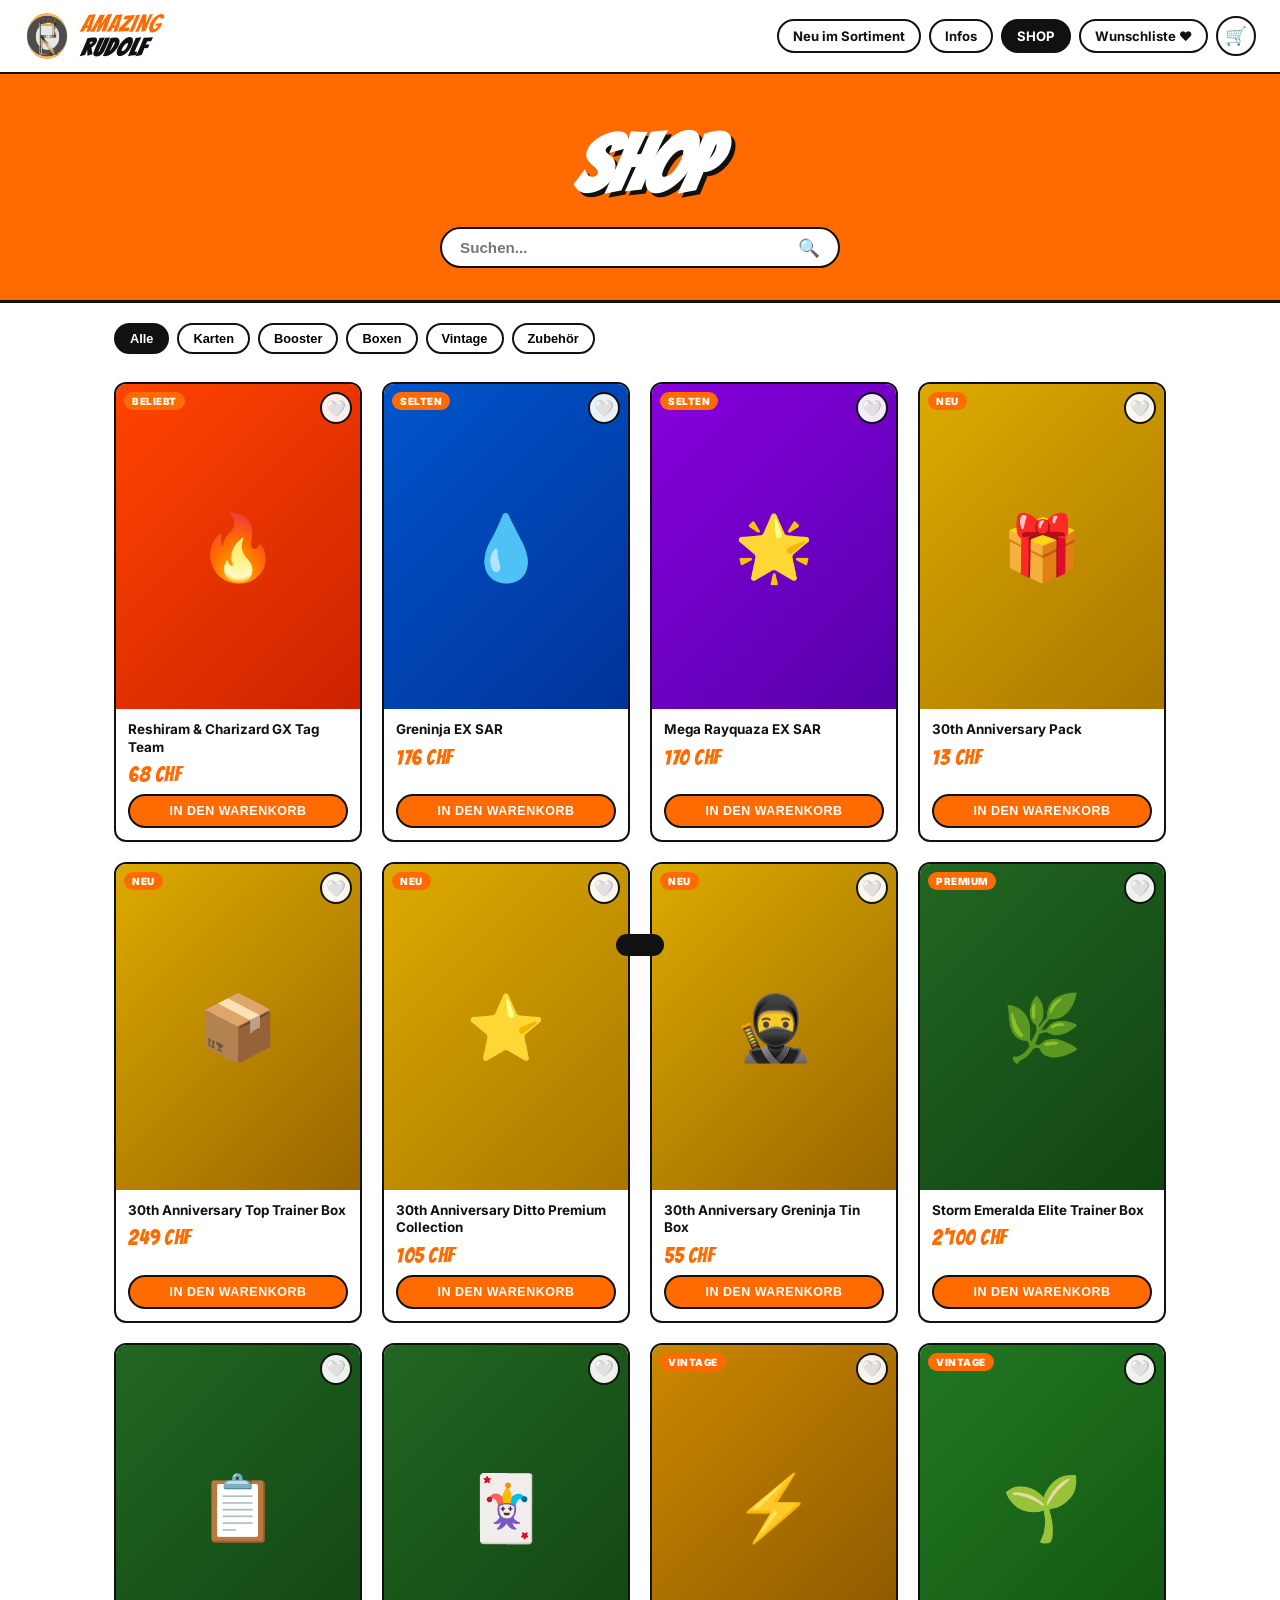
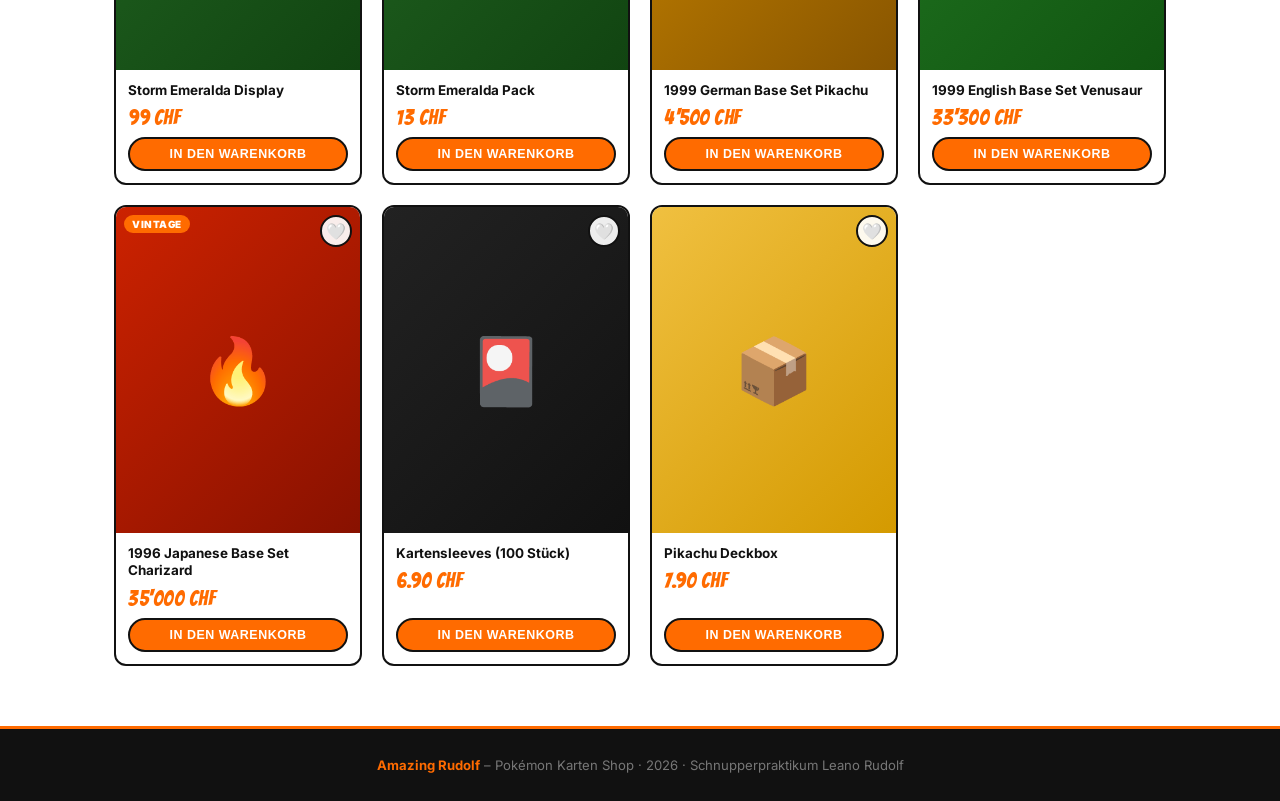
==== shop.html @ 3a2db34b "Vollständiger Pokémon-Shop: Multipage mit Logo, Warenkorb, Wunschliste - index.html: Homepage mit Ch" ====
<!DOCTYPE html>
<html lang="de">
<head>
  <meta charset="UTF-8">
  <meta name="viewport" content="width=device-width, initial-scale=1.0">
  <title>Shop – Amazing Rudolf</title>
  <link rel="preconnect" href="https://fonts.googleapis.com">
  <link href="https://fonts.googleapis.com/css2?family=Bangers&family=Inter:wght@400;700;900&display=swap" rel="stylesheet">
  <link rel="stylesheet" href="style.css">
</head>
<body>

<nav>
  <a href="index.html" class="nav-logo">
    <img src="logo-1.png" class="logo-img" alt="Rudolf Logo">
    <span class="nav-brand">Amazing<br><b>Rudolf</b></span>
  </a>
  <div class="nav-links">
    <a href="neu.html">Neu im Sortiment</a>
    <a href="index.html#infos">Infos</a>
    <a href="shop.html" class="active">SHOP</a>
    <a href="wunschliste.html">Wunschliste ♥</a>
    <button class="nav-cart-btn" onclick="openCart()">🛒<span class="cart-badge" id="cb1"></span></button>
  </div>
</nav>

<div class="shop-header">
  <h1>Shop</h1>
  <div class="search-bar">
    <input type="text" id="search-input" placeholder="Suchen..." oninput="filterCards()">
    <span>🔍</span>
  </div>
</div>

<div class="filter-row" id="filter-row">
  <button class="filter-btn active" onclick="setFilter('alle',this)">Alle</button>
  <button class="filter-btn" onclick="setFilter('karte',this)">Karten</button>
  <button class="filter-btn" onclick="setFilter('booster',this)">Booster</button>
  <button class="filter-btn" onclick="setFilter('box',this)">Boxen</button>
  <button class="filter-btn" onclick="setFilter('vintage',this)">Vintage</button>
  <button class="filter-btn" onclick="setFilter('zubehör',this)">Zubehör</button>
</div>

<div class="container" style="padding:8px 24px 60px">
  <div class="grid-4" id="shop-grid">

    <div class="card" data-cat="karte">
      <div class="card-img" style="background:linear-gradient(135deg,#ff4400,#cc2200)">
        <span class="card-emoji">🔥</span>
        <span class="card-tag">Beliebt</span>
        <button class="wish-btn" data-id="1" onclick="toggleWishlist(1)">🤍</button>
      </div>
      <div class="card-body">
        <div class="card-name">Reshiram & Charizard GX Tag Team</div>
        <div class="card-price">68 CHF</div>
        <button class="btn-buy" onclick="addToCart(1,'Reshiram & Charizard GX Tag Team',68,'🔥')">In den Warenkorb</button>
      </div>
    </div>

    <div class="card" data-cat="karte">
      <div class="card-img" style="background:linear-gradient(135deg,#0055cc,#003399)">
        <span class="card-emoji">💧</span>
        <span class="card-tag">Selten</span>
        <button class="wish-btn" data-id="2" onclick="toggleWishlist(2)">🤍</button>
      </div>
      <div class="card-body">
        <div class="card-name">Greninja EX SAR</div>
        <div class="card-price">176 CHF</div>
        <button class="btn-buy" onclick="addToCart(2,'Greninja EX SAR',176,'💧')">In den Warenkorb</button>
      </div>
    </div>

    <div class="card" data-cat="karte">
      <div class="card-img" style="background:linear-gradient(135deg,#8800dd,#5500aa)">
        <span class="card-emoji">🌟</span>
        <span class="card-tag">Selten</span>
        <button class="wish-btn" data-id="3" onclick="toggleWishlist(3)">🤍</button>
      </div>
      <div class="card-body">
        <div class="card-name">Mega Rayquaza EX SAR</div>
        <div class="card-price">170 CHF</div>
        <button class="btn-buy" onclick="addToCart(3,'Mega Rayquaza EX SAR',170,'🌟')">In den Warenkorb</button>
      </div>
    </div>

    <div class="card" data-cat="booster">
      <div class="card-img" style="background:linear-gradient(135deg,#ddaa00,#aa7700)">
        <span class="card-emoji">🎁</span>
        <span class="card-tag">Neu</span>
        <button class="wish-btn" data-id="4" onclick="toggleWishlist(4)">🤍</button>
      </div>
      <div class="card-body">
        <div class="card-name">30th Anniversary Pack</div>
        <div class="card-price">13 CHF</div>
        <button class="btn-buy" onclick="addToCart(4,'30th Anniversary Pack',13,'🎁')">In den Warenkorb</button>
      </div>
    </div>

    <div class="card" data-cat="box">
      <div class="card-img" style="background:linear-gradient(135deg,#ddaa00,#996600)">
        <span class="card-emoji">📦</span>
        <span class="card-tag">Neu</span>
        <button class="wish-btn" data-id="5" onclick="toggleWishlist(5)">🤍</button>
      </div>
      <div class="card-body">
        <div class="card-name">30th Anniversary Top Trainer Box</div>
        <div class="card-price">249 CHF</div>
        <button class="btn-buy" onclick="addToCart(5,'30th Anniversary Top Trainer Box',249,'📦')">In den Warenkorb</button>
      </div>
    </div>

    <div class="card" data-cat="box">
      <div class="card-img" style="background:linear-gradient(135deg,#ddaa00,#aa7700)">
        <span class="card-emoji">⭐</span>
        <span class="card-tag">Neu</span>
        <button class="wish-btn" data-id="6" onclick="toggleWishlist(6)">🤍</button>
      </div>
      <div class="card-body">
        <div class="card-name">30th Anniversary Ditto Premium Collection</div>
        <div class="card-price">105 CHF</div>
        <button class="btn-buy" onclick="addToCart(6,'30th Anniversary Ditto Premium Collection',105,'⭐')">In den Warenkorb</button>
      </div>
    </div>

    <div class="card" data-cat="box">
      <div class="card-img" style="background:linear-gradient(135deg,#ddaa00,#996600)">
        <span class="card-emoji">🥷</span>
        <span class="card-tag">Neu</span>
        <button class="wish-btn" data-id="7" onclick="toggleWishlist(7)">🤍</button>
      </div>
      <div class="card-body">
        <div class="card-name">30th Anniversary Greninja Tin Box</div>
        <div class="card-price">55 CHF</div>
        <button class="btn-buy" onclick="addToCart(7,'30th Anniversary Greninja Tin Box',55,'🥷')">In den Warenkorb</button>
      </div>
    </div>

    <div class="card" data-cat="box">
      <div class="card-img" style="background:linear-gradient(135deg,#226622,#114411)">
        <span class="card-emoji">🌿</span>
        <span class="card-tag">Premium</span>
        <button class="wish-btn" data-id="8" onclick="toggleWishlist(8)">🤍</button>
      </div>
      <div class="card-body">
        <div class="card-name">Storm Emeralda Elite Trainer Box</div>
        <div class="card-price">2'100 CHF</div>
        <button class="btn-buy" onclick="addToCart(8,'Storm Emeralda Elite Trainer Box',2100,'🌿')">In den Warenkorb</button>
      </div>
    </div>

    <div class="card" data-cat="box">
      <div class="card-img" style="background:linear-gradient(135deg,#226622,#114411)">
        <span class="card-emoji">📋</span>
        <button class="wish-btn" data-id="9" onclick="toggleWishlist(9)">🤍</button>
      </div>
      <div class="card-body">
        <div class="card-name">Storm Emeralda Display</div>
        <div class="card-price">99 CHF</div>
        <button class="btn-buy" onclick="addToCart(9,'Storm Emeralda Display',99,'📋')">In den Warenkorb</button>
      </div>
    </div>

    <div class="card" data-cat="booster">
      <div class="card-img" style="background:linear-gradient(135deg,#226622,#114411)">
        <span class="card-emoji">🃏</span>
        <button class="wish-btn" data-id="10" onclick="toggleWishlist(10)">🤍</button>
      </div>
      <div class="card-body">
        <div class="card-name">Storm Emeralda Pack</div>
        <div class="card-price">13 CHF</div>
        <button class="btn-buy" onclick="addToCart(10,'Storm Emeralda Pack',13,'🃏')">In den Warenkorb</button>
      </div>
    </div>

    <div class="card" data-cat="vintage">
      <div class="card-img" style="background:linear-gradient(135deg,#cc8800,#885500)">
        <span class="card-emoji">⚡</span>
        <span class="card-tag">Vintage</span>
        <button class="wish-btn" data-id="11" onclick="toggleWishlist(11)">🤍</button>
      </div>
      <div class="card-body">
        <div class="card-name">1999 German Base Set Pikachu</div>
        <div class="card-price">4'500 CHF</div>
        <button class="btn-buy" onclick="addToCart(11,'1999 German Base Set Pikachu',4500,'⚡')">In den Warenkorb</button>
      </div>
    </div>

    <div class="card" data-cat="vintage">
      <div class="card-img" style="background:linear-gradient(135deg,#227722,#115511)">
        <span class="card-emoji">🌱</span>
        <span class="card-tag">Vintage</span>
        <button class="wish-btn" data-id="12" onclick="toggleWishlist(12)">🤍</button>
      </div>
      <div class="card-body">
        <div class="card-name">1999 English Base Set Venusaur</div>
        <div class="card-price">33'300 CHF</div>
        <button class="btn-buy" onclick="addToCart(12,'1999 English Base Set Venusaur',33300,'🌱')">In den Warenkorb</button>
      </div>
    </div>

    <div class="card" data-cat="vintage">
      <div class="card-img" style="background:linear-gradient(135deg,#cc2200,#881100)">
        <span class="card-emoji">🔥</span>
        <span class="card-tag">Vintage</span>
        <button class="wish-btn" data-id="13" onclick="toggleWishlist(13)">🤍</button>
      </div>
      <div class="card-body">
        <div class="card-name">1996 Japanese Base Set Charizard</div>
        <div class="card-price">35'000 CHF</div>
        <button class="btn-buy" onclick="addToCart(13,'1996 Japanese Base Set Charizard',35000,'🔥')">In den Warenkorb</button>
      </div>
    </div>

    <div class="card" data-cat="zubehör">
      <div class="card-img" style="background:linear-gradient(135deg,#222,#111)">
        <span class="card-emoji">🎴</span>
        <button class="wish-btn" data-id="14" onclick="toggleWishlist(14)">🤍</button>
      </div>
      <div class="card-body">
        <div class="card-name">Kartensleeves (100 Stück)</div>
        <div class="card-price">6.90 CHF</div>
        <button class="btn-buy" onclick="addToCart(14,'Kartensleeves (100 Stück)',6.9,'🎴')">In den Warenkorb</button>
      </div>
    </div>

    <div class="card" data-cat="zubehör">
      <div class="card-img" style="background:linear-gradient(135deg,#f0c040,#d49a00)">
        <span class="card-emoji">📦</span>
        <button class="wish-btn" data-id="15" onclick="toggleWishlist(15)">🤍</button>
      </div>
      <div class="card-body">
        <div class="card-name">Pikachu Deckbox</div>
        <div class="card-price">7.90 CHF</div>
        <button class="btn-buy" onclick="addToCart(15,'Pikachu Deckbox',7.9,'📦')">In den Warenkorb</button>
      </div>
    </div>

  </div>
</div>

<footer>
  <strong>Amazing Rudolf</strong> – Pokémon Karten Shop · 2026 · Schnupperpraktikum Leano Rudolf
</footer>

<div class="cart-overlay" id="cart-overlay" onclick="closeCart()"></div>
<div class="cart-drawer" id="cart-drawer">
  <div class="cart-head"><h2>Warenkorb 🛒</h2><button onclick="closeCart()">✕</button></div>
  <div class="cart-list" id="cart-items"></div>
  <div class="cart-foot">
    <div class="cart-total-row"><span>Gesamt</span><span id="cart-total">0 CHF</span></div>
    <button class="btn-checkout" onclick="showToast('🚧 Checkout kommt bald!')">Zur Kasse →</button>
  </div>
</div>
<div id="toast" class="toast"></div>

<script src="shop.js"></script>
<script>
let activeFilter = 'alle';
function setFilter(cat, btn) {
  activeFilter = cat;
  document.querySelectorAll('.filter-btn').forEach(function(b){ b.classList.remove('active'); });
  btn.classList.add('active');
  filterCards();
}
function filterCards() {
  const q = document.getElementById('search-input').value.toLowerCase();
  document.querySelectorAll('#shop-grid .card').forEach(function(card) {
    const cat = card.dataset.cat;
    const name = card.querySelector('.card-name').textContent.toLowerCase();
    const matchCat = activeFilter === 'alle' || cat === activeFilter;
    const matchQ = !q || name.includes(q);
    card.style.display = (matchCat && matchQ) ? '' : 'none';
  });
}
</script>
</body>
</html>
---- style.css ----
@import url('https://fonts.googleapis.com/css2?family=Bangers&family=Inter:wght@400;700;900&display=swap');

*, *::before, *::after { margin: 0; padding: 0; box-sizing: border-box; }

:root {
  --or: #FF6B00;
  --or2: #cc5200;
  --bk: #111;
  --gold: #D4A017;
  --dblue: #1a2744;
  --bg: #f4f4f4;
}

body { font-family: 'Inter', sans-serif; background: #fff; color: var(--bk); overflow-x: hidden; }

/* NAV */
nav {
  display: flex; align-items: center; justify-content: space-between;
  padding: 12px 24px; background: #fff;
  border-bottom: 2.5px solid var(--bk);
  position: sticky; top: 0; z-index: 100;
}
.nav-logo { display: flex; align-items: center; gap: 10px; text-decoration: none; }
.logo-svg { width: 46px; height: 46px; flex-shrink: 0; }
.logo-img { width: 46px; height: 46px; flex-shrink: 0; object-fit: contain; border-radius: 50%; }
.nav-brand { font-family: 'Bangers', cursive; font-size: 1.5rem; color: var(--or); line-height: 1; font-style: italic; letter-spacing: 1px; }
.nav-brand b { color: var(--bk); }
.nav-links { display: flex; align-items: center; gap: 8px; flex-wrap: wrap; }
.nav-links a {
  font-weight: 700; font-size: 0.82rem; padding: 7px 14px;
  border-radius: 24px; border: 2.5px solid var(--bk);
  color: var(--bk); background: #fff; text-decoration: none;
  transition: .15s;
}
.nav-links a:hover, .nav-links a.active { background: var(--bk); color: #fff; }
.nav-cart-btn {
  position: relative; cursor: pointer; background: #fff;
  border: 2.5px solid var(--bk); border-radius: 50%;
  width: 40px; height: 40px; font-size: 1.1rem;
  display: flex; align-items: center; justify-content: center;
}
.cart-badge {
  position: absolute; top: -6px; right: -6px;
  background: var(--or); color: #fff; border-radius: 50%;
  width: 18px; height: 18px; font-size: .6rem; font-weight: 900;
  display: none; align-items: center; justify-content: center;
}
.cart-badge.show { display: flex; }

/* HERO */
.hero {
  background: var(--or); min-height: 420px;
  display: flex; align-items: center; justify-content: center;
  text-align: center; position: relative; overflow: hidden; padding: 48px 24px;
}
.hero-bg {
  position: absolute; font-family: 'Bangers', cursive;
  font-size: 22vw; color: rgba(0,0,0,.07); white-space: nowrap;
  pointer-events: none; user-select: none; letter-spacing: 4px;
}
.hero-inner { position: relative; z-index: 2; }
.hero-title {
  font-family: 'Bangers', cursive; font-size: clamp(3.5rem,13vw,7.5rem);
  line-height: .88; font-style: italic; letter-spacing: 2px;
}
.t-white { color: #fff; text-shadow: 5px 5px 0 var(--bk); }
.t-black { color: var(--bk); text-shadow: 3px 3px 0 #fff; }
.btn-hero {
  display: inline-block; margin-top: 28px;
  background: var(--bk); color: #fff; font-weight: 900; font-size: 1.1rem;
  padding: 14px 42px; border-radius: 32px; border: 3px solid var(--bk);
  text-decoration: none; letter-spacing: 1px; transition: .15s;
}
.btn-hero:hover { background: #fff; color: var(--bk); }

/* PAGE HEADER */
.page-header { background: var(--bk); color: #fff; padding: 48px 24px; text-align: center; }
.page-header h1 { font-family: 'Bangers', cursive; font-size: clamp(2.5rem,7vw,4.5rem); font-style: italic; color: var(--or); letter-spacing: 2px; }
.page-header p { color: #aaa; margin-top: 8px; font-size: .95rem; }

/* SECTIONS */
.container { max-width: 1100px; margin: 0 auto; }
.sec-title { font-family: 'Bangers', cursive; font-size: 2.4rem; font-style: italic; letter-spacing: 1px; margin-bottom: 24px; }
.accent { color: var(--or); }

/* GRIDS */
.grid-2 { display: grid; grid-template-columns: repeat(auto-fill, minmax(220px,1fr)); gap: 20px; }
.grid-4 { display: grid; grid-template-columns: repeat(auto-fill, minmax(200px,1fr)); gap: 20px; }

/* CARD */
.card {
  border: 2.5px solid var(--bk); border-radius: 12px; overflow: hidden;
  background: #fff; display: flex; flex-direction: column;
  transition: transform .15s, box-shadow .15s;
}
.card:hover { transform: translateY(-4px); box-shadow: 0 10px 28px rgba(0,0,0,.13); }
.card-img {
  aspect-ratio: 3/4; display: flex; align-items: center; justify-content: center;
  position: relative; overflow: hidden;
}
.card-emoji { font-size: 4rem; }
.card-tag {
  position: absolute; top: 8px; left: 8px;
  background: var(--or); color: #fff; font-size: .62rem; font-weight: 900;
  padding: 3px 8px; border-radius: 10px; text-transform: uppercase; letter-spacing: .5px;
}
.wish-btn {
  position: absolute; top: 8px; right: 8px;
  background: rgba(255,255,255,.92); border: 2px solid var(--bk);
  border-radius: 50%; width: 32px; height: 32px; cursor: pointer;
  font-size: 1rem; display: flex; align-items: center; justify-content: center;
  transition: .15s;
}
.wish-btn:hover, .wish-btn.active { background: #ff3333; border-color: #ff3333; }
.card-body { padding: 12px; display: flex; flex-direction: column; gap: 8px; flex: 1; }
.card-name { font-weight: 700; font-size: .84rem; line-height: 1.3; }
.card-price { font-family: 'Bangers', cursive; font-size: 1.3rem; color: var(--or); letter-spacing: .5px; }
.btn-buy {
  margin-top: auto; background: var(--or); color: #fff;
  border: 2.5px solid var(--bk); border-radius: 20px; padding: 8px 16px;
  font-weight: 900; font-size: .78rem; cursor: pointer; letter-spacing: .5px;
  text-transform: uppercase; transition: .15s; width: 100%;
}
.btn-buy:hover { background: var(--or2); }

/* ZUBEHÖR BAND */
.zubehoer-band {
  background: #efefef; border-top: 3px solid var(--bk); border-bottom: 3px solid var(--bk);
  padding: 48px 24px;
}

/* INFO STRIP */
.info-strip { display: grid; grid-template-columns: 1fr 2fr; }
.info-left {
  background: var(--dblue); display: flex; align-items: center;
  justify-content: center; padding: 48px 32px;
}
.info-brand {
  font-family: 'Bangers', cursive; font-size: 2.4rem; color: var(--or);
  font-style: italic; text-align: center; line-height: 1.1;
  text-shadow: 2px 2px 0 rgba(0,0,0,.4);
}
.info-right { background: #fff; padding: 48px 40px; border-left: 3px solid var(--bk); }
.info-title { font-family: 'Bangers', cursive; font-size: 2rem; font-style: italic; color: var(--or); margin-bottom: 14px; }
.info-right p { font-size: .95rem; line-height: 1.75; color: #333; }

/* SHOP PAGE HEADER ORANGE */
.shop-header {
  background: var(--or); padding: 48px 24px 32px; text-align: center;
  border-bottom: 3px solid var(--bk); position: relative;
}
.shop-header h1 { font-family: 'Bangers', cursive; font-size: clamp(2.5rem,8vw,5rem); color: #fff; font-style: italic; text-shadow: 4px 4px 0 var(--bk); }

/* SEARCH */
.search-bar {
  display: flex; align-items: center; gap: 10px;
  max-width: 400px; margin: 20px auto 0;
  background: #fff; border: 2.5px solid var(--bk); border-radius: 32px;
  padding: 8px 18px;
}
.search-bar input { border: none; outline: none; font-size: .95rem; font-weight: 700; flex: 1; }
.search-bar span { font-size: 1.1rem; }

/* FILTER TABS */
.filter-row {
  display: flex; gap: 8px; flex-wrap: wrap; padding: 20px 24px;
  max-width: 1100px; margin: 0 auto;
}
.filter-btn {
  font-weight: 700; font-size: .8rem; padding: 6px 14px;
  border-radius: 20px; border: 2px solid var(--bk);
  background: #fff; cursor: pointer; transition: .15s;
}
.filter-btn:hover, .filter-btn.active { background: var(--bk); color: #fff; }

/* NEU BANNER */
.neu-banner {
  background: var(--bk); padding: 48px 24px;
}
.neu-banner h1 { font-family: 'Bangers', cursive; font-size: clamp(2.5rem,8vw,5rem); color: var(--or); font-style: italic; letter-spacing: 2px; text-align: center; }
.neu-banner p { text-align: center; color: #888; margin-top: 8px; }

/* BTN MORE */
.btn-more {
  display: inline-block; padding: 12px 32px;
  border: 2.5px solid var(--bk); border-radius: 28px;
  font-weight: 900; font-size: .9rem; text-decoration: none; color: var(--bk);
  letter-spacing: .5px; transition: .15s;
}
.btn-more:hover { background: var(--bk); color: #fff; }

/* WUNSCHLISTE */
.wish-empty { text-align: center; padding: 80px 24px; color: #888; font-size: 1.1rem; }
.wish-empty a { color: var(--or); font-weight: 700; text-decoration: none; }

/* CART DRAWER */
.cart-overlay { position: fixed; inset: 0; background: rgba(0,0,0,.5); z-index: 200; display: none; }
.cart-overlay.open { display: block; }
.cart-drawer {
  position: fixed; top: 0; right: -400px; width: 380px; max-width: 100vw;
  height: 100vh; background: #fff; z-index: 201;
  border-left: 3px solid var(--bk); display: flex; flex-direction: column;
  transition: right .3s;
}
.cart-drawer.open { right: 0; }
.cart-head {
  padding: 18px 20px; border-bottom: 2px solid var(--bk);
  display: flex; justify-content: space-between; align-items: center;
}
.cart-head h2 { font-family: 'Bangers', cursive; font-size: 1.7rem; font-style: italic; }
.cart-head button { background: #fff; border: 2px solid var(--bk); border-radius: 50%; width: 34px; height: 34px; font-weight: 900; font-size: 1rem; cursor: pointer; }
.cart-list { flex: 1; overflow-y: auto; padding: 12px 16px; }
.cart-empty { text-align: center; padding: 60px 20px; color: #999; }
.cart-item { display: flex; gap: 10px; padding: 10px 0; border-bottom: 1px solid #eee; align-items: center; }
.ci-emoji { font-size: 2rem; min-width: 40px; text-align: center; }
.ci-info { flex: 1; }
.ci-name { font-weight: 700; font-size: .82rem; }
.ci-price { font-family: 'Bangers', cursive; font-size: 1.1rem; color: var(--or); }
.ci-qty { display: flex; align-items: center; gap: 8px; margin-top: 4px; }
.qty-btn { background: var(--bk); color: #fff; border: none; border-radius: 50%; width: 22px; height: 22px; font-size: .85rem; cursor: pointer; display: flex; align-items: center; justify-content: center; font-weight: 900; }
.ci-rm { background: none; border: none; color: #ccc; cursor: pointer; font-size: 1.1rem; }
.ci-rm:hover { color: #f33; }
.cart-foot { padding: 18px 20px; border-top: 2px solid var(--bk); }
.cart-total-row { display: flex; justify-content: space-between; font-weight: 900; font-size: 1rem; margin-bottom: 14px; }
.cart-total-row span:last-child { font-family: 'Bangers', cursive; font-size: 1.4rem; color: var(--or); }
.btn-checkout { width: 100%; background: var(--bk); color: #fff; border: none; border-radius: 28px; padding: 14px; font-weight: 900; font-size: 1rem; cursor: pointer; letter-spacing: 1px; text-transform: uppercase; transition: .15s; }
.btn-checkout:hover { background: var(--or); }

/* TOAST */
.toast {
  position: fixed; bottom: 24px; left: 50%;
  transform: translateX(-50%) translateY(80px);
  background: var(--bk); color: #fff; padding: 11px 24px;
  border-radius: 32px; font-weight: 700; font-size: .88rem;
  z-index: 300; transition: transform .3s; white-space: nowrap;
}
.toast.show { transform: translateX(-50%) translateY(0); }

/* FOOTER */
footer {
  background: var(--bk); color: #777; text-align: center;
  padding: 28px 24px; font-size: .82rem; border-top: 3px solid var(--or);
}
footer strong { color: var(--or); }

/* RESPONSIVE */
@media (max-width: 768px) {
  .info-strip { grid-template-columns: 1fr; }
  .info-left { padding: 32px 24px; }
  .nav-links a { font-size: .72rem; padding: 5px 10px; }
}
@media (max-width: 520px) {
  .nav-links a:not(:last-of-type):not(:nth-last-of-type(2)) { display: none; }
}
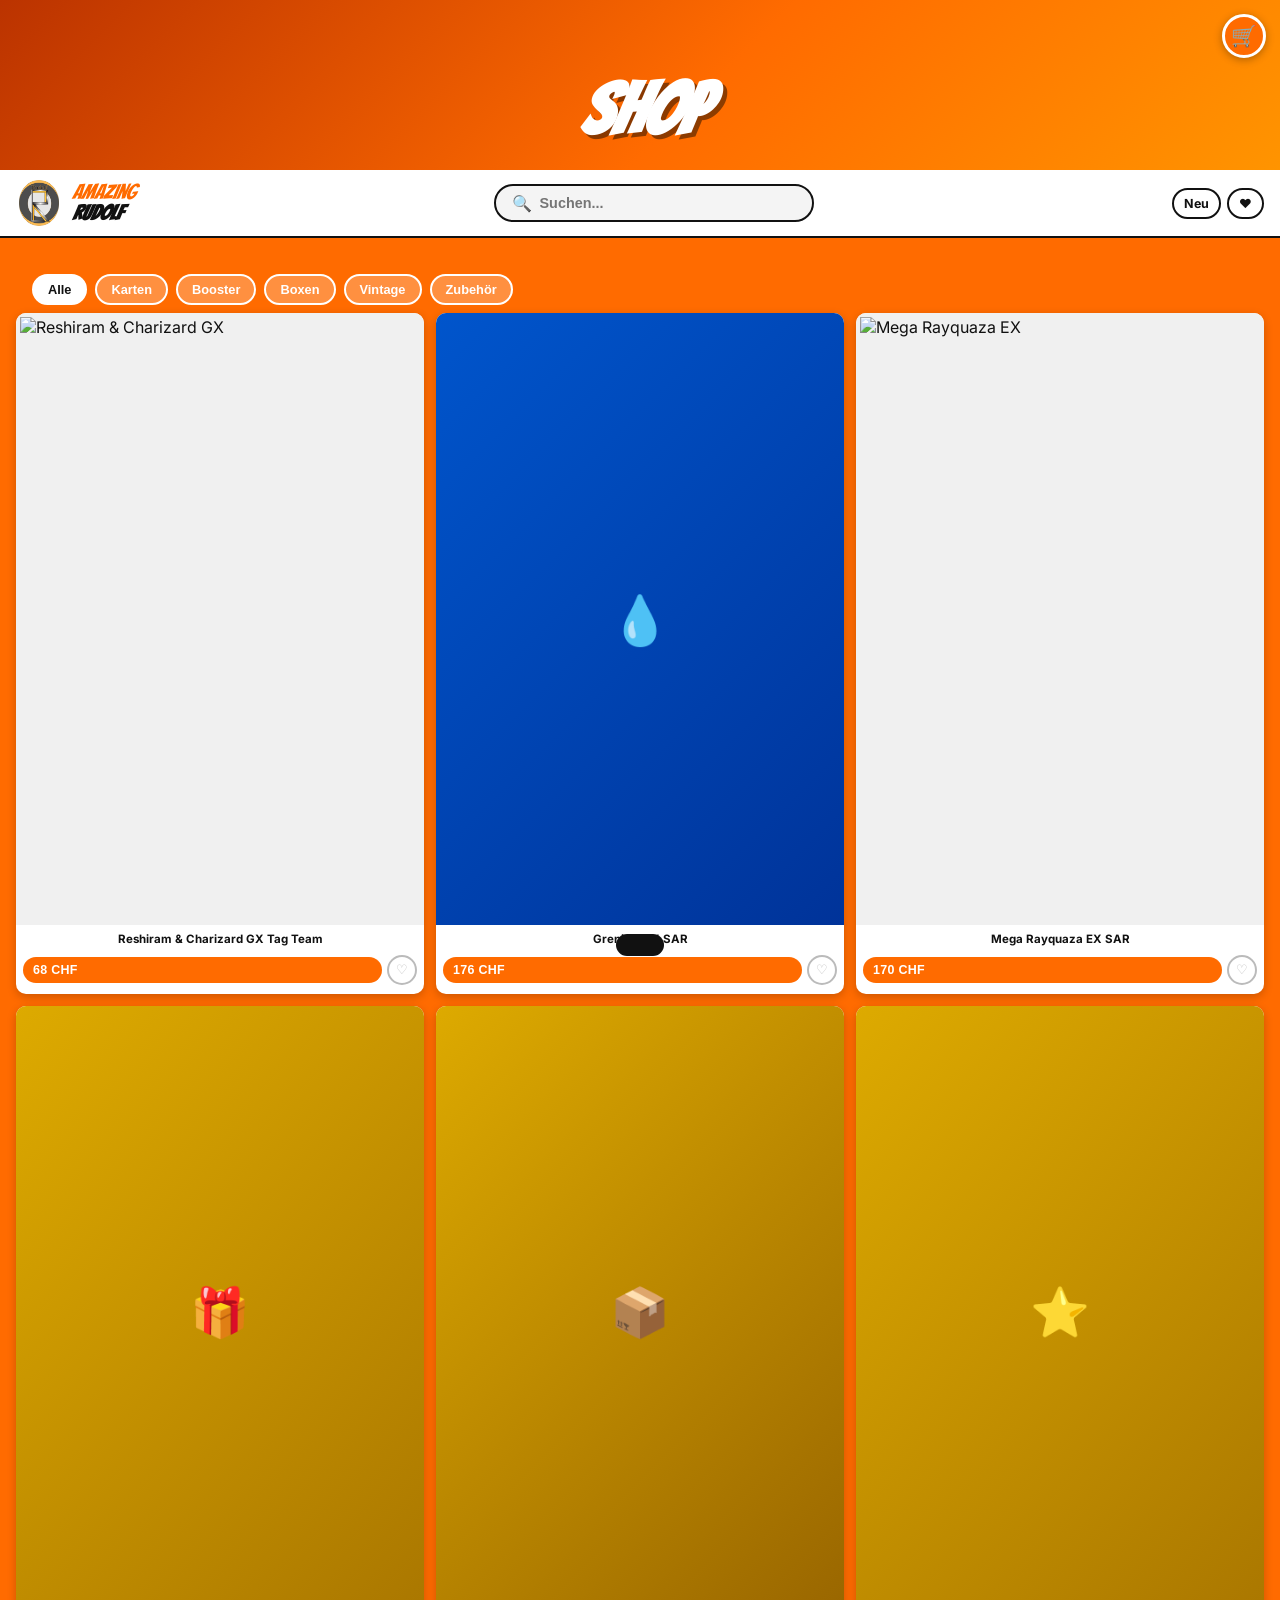
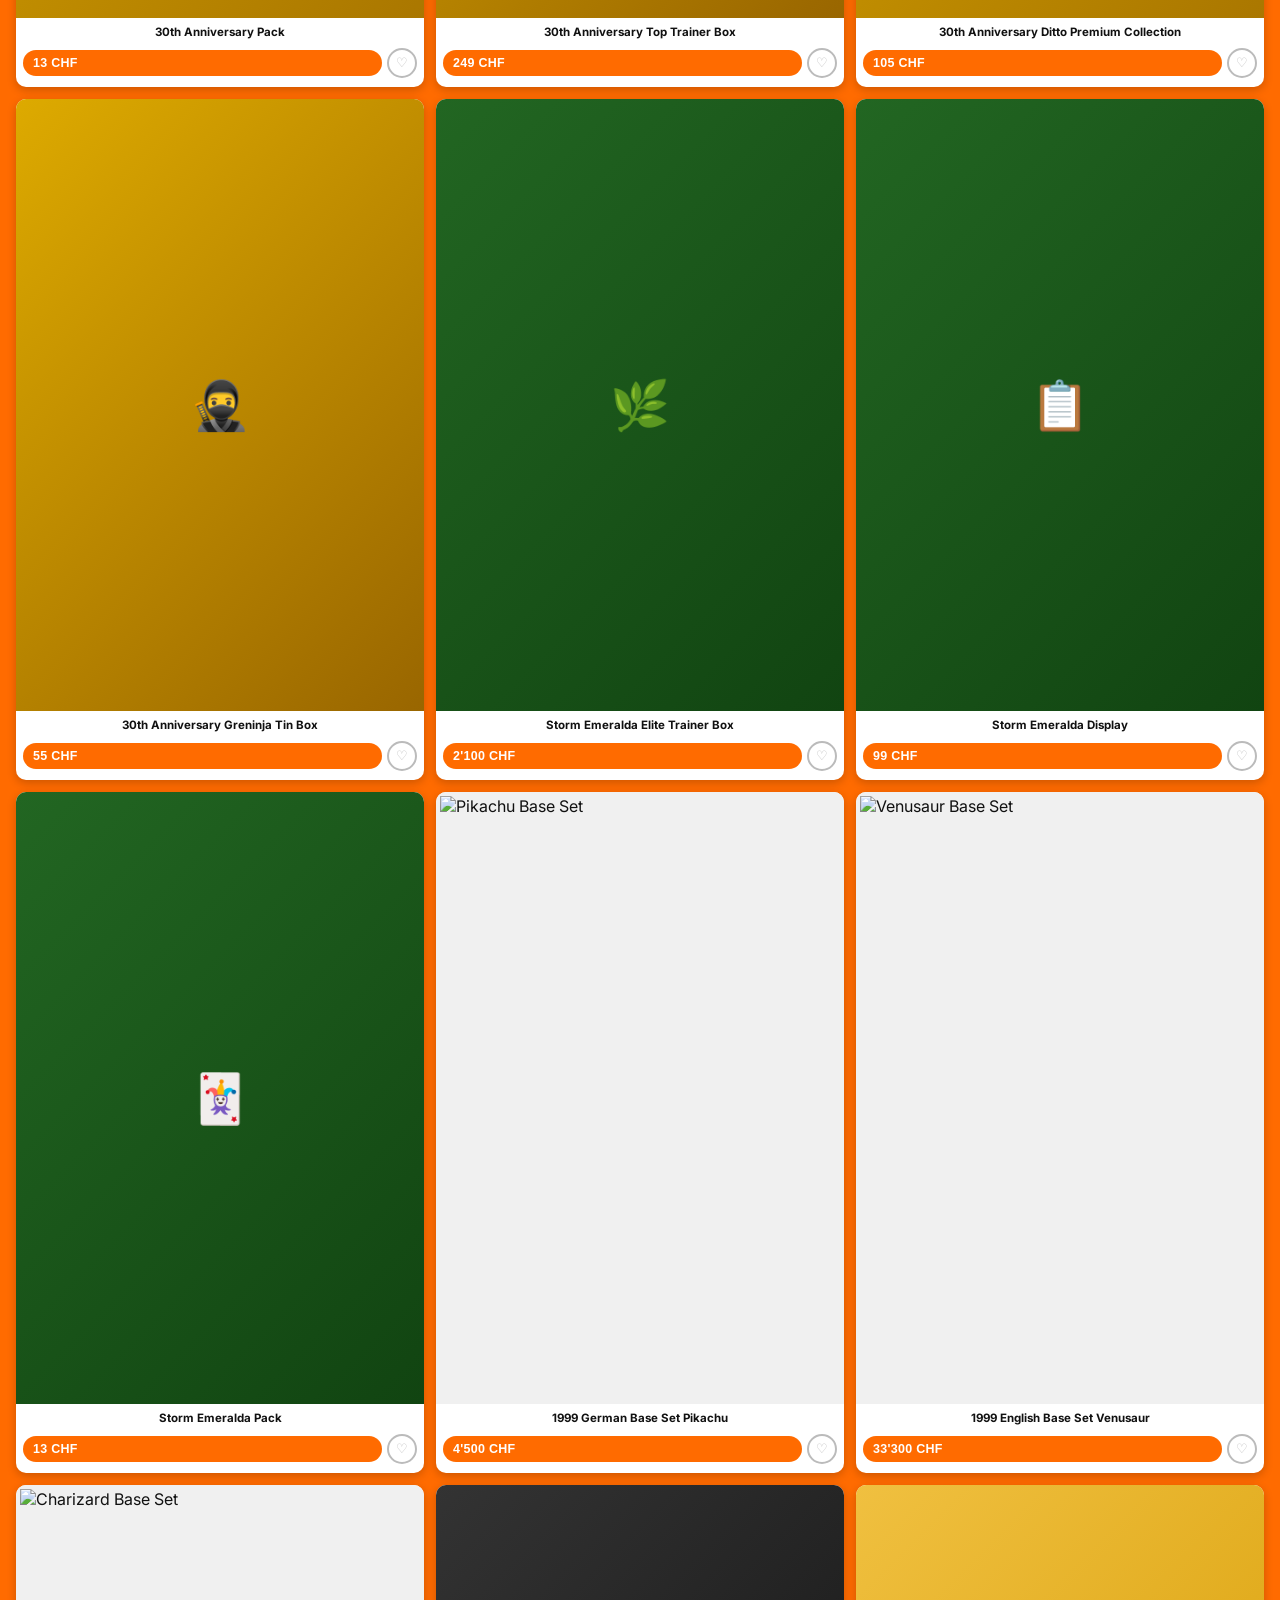
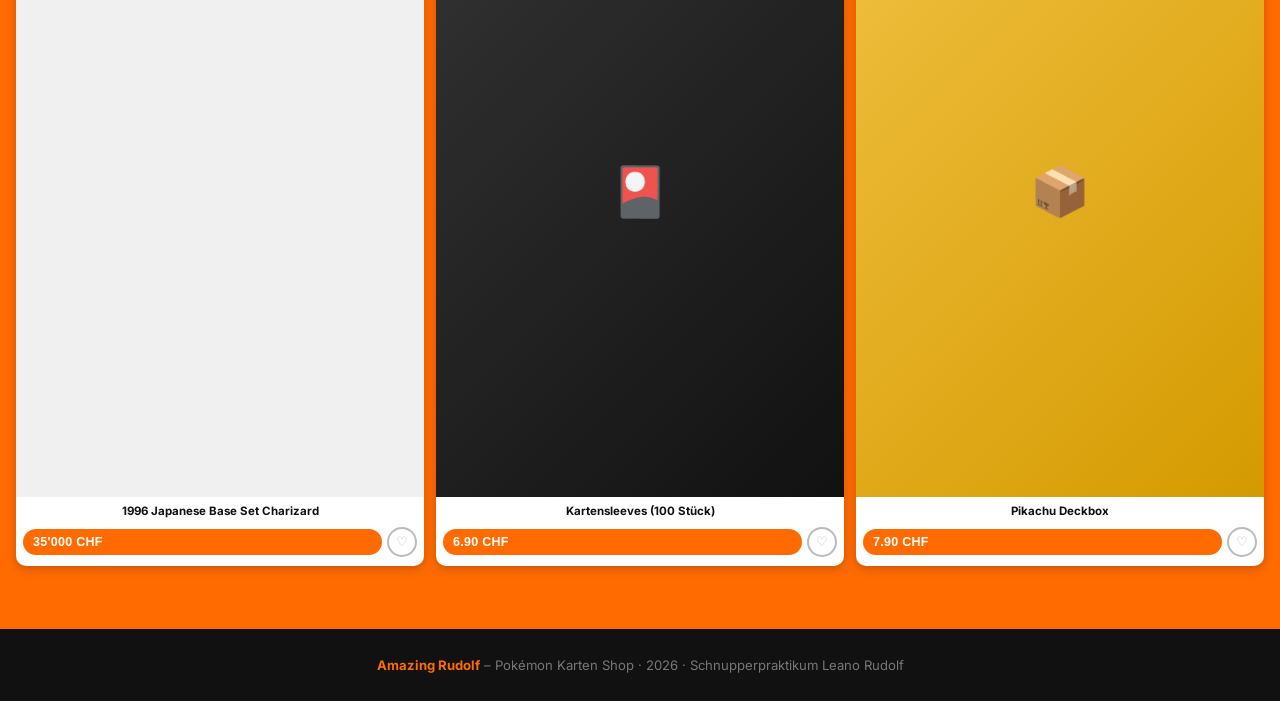
==== commit 19e28864: "1:1 PDF-Redesign: oranger Shop-Hintergrund, 3-Spalten-Grid, Preis-Pill, echte Kartenbilder - shop.ht" ====
--- a/shop.html
+++ b/shop.html
@@ -10,233 +10,257 @@
 </head>
 <body>
 
-<nav>
-  <a href="index.html" class="nav-logo">
+<!-- SHOP HERO (ersetzt normale nav) -->
+<div class="shop-hero">
+  <img src="https://assets.pokemon.com/assets/cms2/img/pokedex/full/006.png" class="shop-hero-pokemon" alt="" loading="lazy">
+  <h1>Shop</h1>
+  <button class="shop-hero-cart" onclick="openCart()">🛒<span class="cart-badge" id="cb1"></span></button>
+</div>
+
+<!-- MINI NAV: Logo + Suche -->
+<div class="shop-mini-nav">
+  <a href="index.html" class="nav-logo" style="text-decoration:none">
     <img src="logo-1.png" class="logo-img" alt="Rudolf Logo">
-    <span class="nav-brand">Amazing<br><b>Rudolf</b></span>
+    <span class="shop-mini-brand">Amazing<br><b>Rudolf</b></span>
   </a>
-  <div class="nav-links">
-    <a href="neu.html">Neu im Sortiment</a>
-    <a href="index.html#infos">Infos</a>
-    <a href="shop.html" class="active">SHOP</a>
-    <a href="wunschliste.html">Wunschliste ♥</a>
-    <button class="nav-cart-btn" onclick="openCart()">🛒<span class="cart-badge" id="cb1"></span></button>
+  <div class="shop-search">
+    <span>🔍</span>
+    <input type="text" id="search-input" placeholder="Suchen..." oninput="filterCards()">
   </div>
-</nav>
-
-<div class="shop-header">
-  <h1>Shop</h1>
-  <div class="search-bar">
-    <input type="text" id="search-input" placeholder="Suchen..." oninput="filterCards()">
-    <span>🔍</span>
+  <div style="display:flex;gap:6px;align-items:center">
+    <a href="neu.html" style="font-weight:700;font-size:.78rem;color:#111;text-decoration:none;padding:6px 10px;border:2px solid #111;border-radius:16px">Neu</a>
+    <a href="wunschliste.html" style="font-weight:700;font-size:.78rem;color:#111;text-decoration:none;padding:6px 10px;border:2px solid #111;border-radius:16px">♥</a>
   </div>
 </div>
 
-<div class="filter-row" id="filter-row">
-  <button class="filter-btn active" onclick="setFilter('alle',this)">Alle</button>
-  <button class="filter-btn" onclick="setFilter('karte',this)">Karten</button>
-  <button class="filter-btn" onclick="setFilter('booster',this)">Booster</button>
-  <button class="filter-btn" onclick="setFilter('box',this)">Boxen</button>
-  <button class="filter-btn" onclick="setFilter('vintage',this)">Vintage</button>
-  <button class="filter-btn" onclick="setFilter('zubehör',this)">Zubehör</button>
-</div>
-
-<div class="container" style="padding:8px 24px 60px">
-  <div class="grid-4" id="shop-grid">
-
-    <div class="card" data-cat="karte">
-      <div class="card-img" style="background:linear-gradient(135deg,#ff4400,#cc2200)">
-        <span class="card-emoji">🔥</span>
-        <span class="card-tag">Beliebt</span>
-        <button class="wish-btn" data-id="1" onclick="toggleWishlist(1)">🤍</button>
-      </div>
-      <div class="card-body">
-        <div class="card-name">Reshiram & Charizard GX Tag Team</div>
-        <div class="card-price">68 CHF</div>
-        <button class="btn-buy" onclick="addToCart(1,'Reshiram & Charizard GX Tag Team',68,'🔥')">In den Warenkorb</button>
-      </div>
-    </div>
-
-    <div class="card" data-cat="karte">
-      <div class="card-img" style="background:linear-gradient(135deg,#0055cc,#003399)">
-        <span class="card-emoji">💧</span>
-        <span class="card-tag">Selten</span>
-        <button class="wish-btn" data-id="2" onclick="toggleWishlist(2)">🤍</button>
-      </div>
-      <div class="card-body">
-        <div class="card-name">Greninja EX SAR</div>
-        <div class="card-price">176 CHF</div>
-        <button class="btn-buy" onclick="addToCart(2,'Greninja EX SAR',176,'💧')">In den Warenkorb</button>
-      </div>
-    </div>
-
-    <div class="card" data-cat="karte">
-      <div class="card-img" style="background:linear-gradient(135deg,#8800dd,#5500aa)">
-        <span class="card-emoji">🌟</span>
-        <span class="card-tag">Selten</span>
-        <button class="wish-btn" data-id="3" onclick="toggleWishlist(3)">🤍</button>
-      </div>
-      <div class="card-body">
-        <div class="card-name">Mega Rayquaza EX SAR</div>
-        <div class="card-price">170 CHF</div>
-        <button class="btn-buy" onclick="addToCart(3,'Mega Rayquaza EX SAR',170,'🌟')">In den Warenkorb</button>
-      </div>
-    </div>
-
-    <div class="card" data-cat="booster">
-      <div class="card-img" style="background:linear-gradient(135deg,#ddaa00,#aa7700)">
-        <span class="card-emoji">🎁</span>
-        <span class="card-tag">Neu</span>
-        <button class="wish-btn" data-id="4" onclick="toggleWishlist(4)">🤍</button>
-      </div>
-      <div class="card-body">
-        <div class="card-name">30th Anniversary Pack</div>
-        <div class="card-price">13 CHF</div>
-        <button class="btn-buy" onclick="addToCart(4,'30th Anniversary Pack',13,'🎁')">In den Warenkorb</button>
-      </div>
-    </div>
-
-    <div class="card" data-cat="box">
-      <div class="card-img" style="background:linear-gradient(135deg,#ddaa00,#996600)">
-        <span class="card-emoji">📦</span>
-        <span class="card-tag">Neu</span>
-        <button class="wish-btn" data-id="5" onclick="toggleWishlist(5)">🤍</button>
-      </div>
-      <div class="card-body">
-        <div class="card-name">30th Anniversary Top Trainer Box</div>
-        <div class="card-price">249 CHF</div>
-        <button class="btn-buy" onclick="addToCart(5,'30th Anniversary Top Trainer Box',249,'📦')">In den Warenkorb</button>
-      </div>
-    </div>
-
-    <div class="card" data-cat="box">
-      <div class="card-img" style="background:linear-gradient(135deg,#ddaa00,#aa7700)">
-        <span class="card-emoji">⭐</span>
-        <span class="card-tag">Neu</span>
-        <button class="wish-btn" data-id="6" onclick="toggleWishlist(6)">🤍</button>
-      </div>
-      <div class="card-body">
-        <div class="card-name">30th Anniversary Ditto Premium Collection</div>
-        <div class="card-price">105 CHF</div>
-        <button class="btn-buy" onclick="addToCart(6,'30th Anniversary Ditto Premium Collection',105,'⭐')">In den Warenkorb</button>
-      </div>
-    </div>
-
-    <div class="card" data-cat="box">
-      <div class="card-img" style="background:linear-gradient(135deg,#ddaa00,#996600)">
-        <span class="card-emoji">🥷</span>
-        <span class="card-tag">Neu</span>
-        <button class="wish-btn" data-id="7" onclick="toggleWishlist(7)">🤍</button>
-      </div>
-      <div class="card-body">
-        <div class="card-name">30th Anniversary Greninja Tin Box</div>
-        <div class="card-price">55 CHF</div>
-        <button class="btn-buy" onclick="addToCart(7,'30th Anniversary Greninja Tin Box',55,'🥷')">In den Warenkorb</button>
-      </div>
-    </div>
-
-    <div class="card" data-cat="box">
-      <div class="card-img" style="background:linear-gradient(135deg,#226622,#114411)">
-        <span class="card-emoji">🌿</span>
-        <span class="card-tag">Premium</span>
-        <button class="wish-btn" data-id="8" onclick="toggleWishlist(8)">🤍</button>
-      </div>
-      <div class="card-body">
-        <div class="card-name">Storm Emeralda Elite Trainer Box</div>
-        <div class="card-price">2'100 CHF</div>
-        <button class="btn-buy" onclick="addToCart(8,'Storm Emeralda Elite Trainer Box',2100,'🌿')">In den Warenkorb</button>
-      </div>
-    </div>
-
-    <div class="card" data-cat="box">
-      <div class="card-img" style="background:linear-gradient(135deg,#226622,#114411)">
-        <span class="card-emoji">📋</span>
-        <button class="wish-btn" data-id="9" onclick="toggleWishlist(9)">🤍</button>
-      </div>
-      <div class="card-body">
-        <div class="card-name">Storm Emeralda Display</div>
-        <div class="card-price">99 CHF</div>
-        <button class="btn-buy" onclick="addToCart(9,'Storm Emeralda Display',99,'📋')">In den Warenkorb</button>
-      </div>
-    </div>
-
-    <div class="card" data-cat="booster">
-      <div class="card-img" style="background:linear-gradient(135deg,#226622,#114411)">
-        <span class="card-emoji">🃏</span>
-        <button class="wish-btn" data-id="10" onclick="toggleWishlist(10)">🤍</button>
-      </div>
-      <div class="card-body">
-        <div class="card-name">Storm Emeralda Pack</div>
-        <div class="card-price">13 CHF</div>
-        <button class="btn-buy" onclick="addToCart(10,'Storm Emeralda Pack',13,'🃏')">In den Warenkorb</button>
-      </div>
-    </div>
-
-    <div class="card" data-cat="vintage">
-      <div class="card-img" style="background:linear-gradient(135deg,#cc8800,#885500)">
-        <span class="card-emoji">⚡</span>
-        <span class="card-tag">Vintage</span>
-        <button class="wish-btn" data-id="11" onclick="toggleWishlist(11)">🤍</button>
-      </div>
-      <div class="card-body">
-        <div class="card-name">1999 German Base Set Pikachu</div>
-        <div class="card-price">4'500 CHF</div>
-        <button class="btn-buy" onclick="addToCart(11,'1999 German Base Set Pikachu',4500,'⚡')">In den Warenkorb</button>
-      </div>
-    </div>
-
-    <div class="card" data-cat="vintage">
-      <div class="card-img" style="background:linear-gradient(135deg,#227722,#115511)">
-        <span class="card-emoji">🌱</span>
-        <span class="card-tag">Vintage</span>
-        <button class="wish-btn" data-id="12" onclick="toggleWishlist(12)">🤍</button>
-      </div>
-      <div class="card-body">
-        <div class="card-name">1999 English Base Set Venusaur</div>
-        <div class="card-price">33'300 CHF</div>
-        <button class="btn-buy" onclick="addToCart(12,'1999 English Base Set Venusaur',33300,'🌱')">In den Warenkorb</button>
-      </div>
-    </div>
-
-    <div class="card" data-cat="vintage">
-      <div class="card-img" style="background:linear-gradient(135deg,#cc2200,#881100)">
-        <span class="card-emoji">🔥</span>
-        <span class="card-tag">Vintage</span>
-        <button class="wish-btn" data-id="13" onclick="toggleWishlist(13)">🤍</button>
-      </div>
-      <div class="card-body">
-        <div class="card-name">1996 Japanese Base Set Charizard</div>
-        <div class="card-price">35'000 CHF</div>
-        <button class="btn-buy" onclick="addToCart(13,'1996 Japanese Base Set Charizard',35000,'🔥')">In den Warenkorb</button>
-      </div>
-    </div>
-
-    <div class="card" data-cat="zubehör">
-      <div class="card-img" style="background:linear-gradient(135deg,#222,#111)">
-        <span class="card-emoji">🎴</span>
-        <button class="wish-btn" data-id="14" onclick="toggleWishlist(14)">🤍</button>
-      </div>
-      <div class="card-body">
-        <div class="card-name">Kartensleeves (100 Stück)</div>
-        <div class="card-price">6.90 CHF</div>
-        <button class="btn-buy" onclick="addToCart(14,'Kartensleeves (100 Stück)',6.9,'🎴')">In den Warenkorb</button>
-      </div>
-    </div>
-
-    <div class="card" data-cat="zubehör">
-      <div class="card-img" style="background:linear-gradient(135deg,#f0c040,#d49a00)">
-        <span class="card-emoji">📦</span>
-        <button class="wish-btn" data-id="15" onclick="toggleWishlist(15)">🤍</button>
-      </div>
-      <div class="card-body">
-        <div class="card-name">Pikachu Deckbox</div>
-        <div class="card-price">7.90 CHF</div>
-        <button class="btn-buy" onclick="addToCart(15,'Pikachu Deckbox',7.9,'📦')">In den Warenkorb</button>
-      </div>
-    </div>
-
+<!-- ORANGE SHOP BG -->
+<div class="shop-bg">
+
+  <!-- Filter Tabs -->
+  <div class="filter-row" id="filter-row">
+    <button class="filter-btn active" onclick="setFilter('alle',this)">Alle</button>
+    <button class="filter-btn" onclick="setFilter('karte',this)">Karten</button>
+    <button class="filter-btn" onclick="setFilter('booster',this)">Booster</button>
+    <button class="filter-btn" onclick="setFilter('box',this)">Boxen</button>
+    <button class="filter-btn" onclick="setFilter('vintage',this)">Vintage</button>
+    <button class="filter-btn" onclick="setFilter('zubehör',this)">Zubehör</button>
   </div>
-</div>
+
+  <!-- 3-SPALTEN GRID -->
+  <div class="grid-3" id="shop-grid">
+
+    <!-- 1: Reshiram & Charizard GX -->
+    <div class="shop-card" data-cat="karte">
+      <div class="shop-card-img">
+        <img src="https://images.pokemontcg.io/sm12/217_hires.png" alt="Reshiram & Charizard GX" loading="lazy">
+      </div>
+      <div class="shop-card-body">
+        <div class="shop-card-name">Reshiram &amp; Charizard GX Tag Team</div>
+        <div class="price-row">
+          <button class="price-pill" onclick="addToCart(1,'Reshiram &amp; Charizard GX Tag Team',68,'🔥')">68 CHF</button>
+          <button class="wish-heart-btn" data-id="1" onclick="toggleWishlist(1)">♡</button>
+        </div>
+      </div>
+    </div>
+
+    <!-- 2: Greninja EX SAR -->
+    <div class="shop-card" data-cat="karte">
+      <div class="shop-card-img" style="background:linear-gradient(135deg,#0055cc,#003399)">
+        <span class="c-emoji">💧</span>
+      </div>
+      <div class="shop-card-body">
+        <div class="shop-card-name">Greninja EX SAR</div>
+        <div class="price-row">
+          <button class="price-pill" onclick="addToCart(2,'Greninja EX SAR',176,'💧')">176 CHF</button>
+          <button class="wish-heart-btn" data-id="2" onclick="toggleWishlist(2)">♡</button>
+        </div>
+      </div>
+    </div>
+
+    <!-- 3: Mega Rayquaza EX -->
+    <div class="shop-card" data-cat="karte">
+      <div class="shop-card-img">
+        <img src="https://images.pokemontcg.io/xy7/76_hires.png" alt="Mega Rayquaza EX" loading="lazy">
+      </div>
+      <div class="shop-card-body">
+        <div class="shop-card-name">Mega Rayquaza EX SAR</div>
+        <div class="price-row">
+          <button class="price-pill" onclick="addToCart(3,'Mega Rayquaza EX SAR',170,'🌟')">170 CHF</button>
+          <button class="wish-heart-btn" data-id="3" onclick="toggleWishlist(3)">♡</button>
+        </div>
+      </div>
+    </div>
+
+    <!-- 4: 30th Anniversary Pack -->
+    <div class="shop-card" data-cat="booster">
+      <div class="shop-card-img" style="background:linear-gradient(135deg,#ddaa00,#aa7700)">
+        <span class="c-emoji">🎁</span>
+      </div>
+      <div class="shop-card-body">
+        <div class="shop-card-name">30th Anniversary Pack</div>
+        <div class="price-row">
+          <button class="price-pill" onclick="addToCart(4,'30th Anniversary Pack',13,'🎁')">13 CHF</button>
+          <button class="wish-heart-btn" data-id="4" onclick="toggleWishlist(4)">♡</button>
+        </div>
+      </div>
+    </div>
+
+    <!-- 5: 30th Anniversary Top Trainer Box -->
+    <div class="shop-card" data-cat="box">
+      <div class="shop-card-img" style="background:linear-gradient(135deg,#ddaa00,#996600)">
+        <span class="c-emoji">📦</span>
+      </div>
+      <div class="shop-card-body">
+        <div class="shop-card-name">30th Anniversary Top Trainer Box</div>
+        <div class="price-row">
+          <button class="price-pill" onclick="addToCart(5,'30th Anniversary Top Trainer Box',249,'📦')">249 CHF</button>
+          <button class="wish-heart-btn" data-id="5" onclick="toggleWishlist(5)">♡</button>
+        </div>
+      </div>
+    </div>
+
+    <!-- 6: 30th Anniversary Ditto Premium Collection -->
+    <div class="shop-card" data-cat="box">
+      <div class="shop-card-img" style="background:linear-gradient(135deg,#ddaa00,#aa7700)">
+        <span class="c-emoji">⭐</span>
+      </div>
+      <div class="shop-card-body">
+        <div class="shop-card-name">30th Anniversary Ditto Premium Collection</div>
+        <div class="price-row">
+          <button class="price-pill" onclick="addToCart(6,'30th Anniversary Ditto Premium Collection',105,'⭐')">105 CHF</button>
+          <button class="wish-heart-btn" data-id="6" onclick="toggleWishlist(6)">♡</button>
+        </div>
+      </div>
+    </div>
+
+    <!-- 7: 30th Anniversary Greninja Tin Box -->
+    <div class="shop-card" data-cat="box">
+      <div class="shop-card-img" style="background:linear-gradient(135deg,#ddaa00,#996600)">
+        <span class="c-emoji">🥷</span>
+      </div>
+      <div class="shop-card-body">
+        <div class="shop-card-name">30th Anniversary Greninja Tin Box</div>
+        <div class="price-row">
+          <button class="price-pill" onclick="addToCart(7,'30th Anniversary Greninja Tin Box',55,'🥷')">55 CHF</button>
+          <button class="wish-heart-btn" data-id="7" onclick="toggleWishlist(7)">♡</button>
+        </div>
+      </div>
+    </div>
+
+    <!-- 8: Storm Emeralda Elite Trainer Box -->
+    <div class="shop-card" data-cat="box">
+      <div class="shop-card-img" style="background:linear-gradient(135deg,#226622,#114411)">
+        <span class="c-emoji">🌿</span>
+      </div>
+      <div class="shop-card-body">
+        <div class="shop-card-name">Storm Emeralda Elite Trainer Box</div>
+        <div class="price-row">
+          <button class="price-pill" onclick="addToCart(8,'Storm Emeralda Elite Trainer Box',2100,'🌿')">2'100 CHF</button>
+          <button class="wish-heart-btn" data-id="8" onclick="toggleWishlist(8)">♡</button>
+        </div>
+      </div>
+    </div>
+
+    <!-- 9: Storm Emeralda Display -->
+    <div class="shop-card" data-cat="box">
+      <div class="shop-card-img" style="background:linear-gradient(135deg,#226622,#114411)">
+        <span class="c-emoji">📋</span>
+      </div>
+      <div class="shop-card-body">
+        <div class="shop-card-name">Storm Emeralda Display</div>
+        <div class="price-row">
+          <button class="price-pill" onclick="addToCart(9,'Storm Emeralda Display',99,'📋')">99 CHF</button>
+          <button class="wish-heart-btn" data-id="9" onclick="toggleWishlist(9)">♡</button>
+        </div>
+      </div>
+    </div>
+
+    <!-- 10: Storm Emeralda Pack -->
+    <div class="shop-card" data-cat="booster">
+      <div class="shop-card-img" style="background:linear-gradient(135deg,#226622,#114411)">
+        <span class="c-emoji">🃏</span>
+      </div>
+      <div class="shop-card-body">
+        <div class="shop-card-name">Storm Emeralda Pack</div>
+        <div class="price-row">
+          <button class="price-pill" onclick="addToCart(10,'Storm Emeralda Pack',13,'🃏')">13 CHF</button>
+          <button class="wish-heart-btn" data-id="10" onclick="toggleWishlist(10)">♡</button>
+        </div>
+      </div>
+    </div>
+
+    <!-- 11: 1999 German Pikachu -->
+    <div class="shop-card" data-cat="vintage">
+      <div class="shop-card-img">
+        <img src="https://images.pokemontcg.io/base1/58_hires.png" alt="Pikachu Base Set" loading="lazy">
+      </div>
+      <div class="shop-card-body">
+        <div class="shop-card-name">1999 German Base Set Pikachu</div>
+        <div class="price-row">
+          <button class="price-pill" onclick="addToCart(11,'1999 German Base Set Pikachu',4500,'⚡')">4'500 CHF</button>
+          <button class="wish-heart-btn" data-id="11" onclick="toggleWishlist(11)">♡</button>
+        </div>
+      </div>
+    </div>
+
+    <!-- 12: 1999 English Venusaur -->
+    <div class="shop-card" data-cat="vintage">
+      <div class="shop-card-img">
+        <img src="https://images.pokemontcg.io/base1/15_hires.png" alt="Venusaur Base Set" loading="lazy">
+      </div>
+      <div class="shop-card-body">
+        <div class="shop-card-name">1999 English Base Set Venusaur</div>
+        <div class="price-row">
+          <button class="price-pill" onclick="addToCart(12,'1999 English Base Set Venusaur',33300,'🌱')">33'300 CHF</button>
+          <button class="wish-heart-btn" data-id="12" onclick="toggleWishlist(12)">♡</button>
+        </div>
+      </div>
+    </div>
+
+    <!-- 13: 1996 Charizard -->
+    <div class="shop-card" data-cat="vintage">
+      <div class="shop-card-img">
+        <img src="https://images.pokemontcg.io/base1/4_hires.png" alt="Charizard Base Set" loading="lazy">
+      </div>
+      <div class="shop-card-body">
+        <div class="shop-card-name">1996 Japanese Base Set Charizard</div>
+        <div class="price-row">
+          <button class="price-pill" onclick="addToCart(13,'1996 Japanese Base Set Charizard',35000,'🔥')">35'000 CHF</button>
+          <button class="wish-heart-btn" data-id="13" onclick="toggleWishlist(13)">♡</button>
+        </div>
+      </div>
+    </div>
+
+    <!-- 14: Kartensleeves -->
+    <div class="shop-card" data-cat="zubehör">
+      <div class="shop-card-img" style="background:linear-gradient(135deg,#333,#111)">
+        <span class="c-emoji">🎴</span>
+      </div>
+      <div class="shop-card-body">
+        <div class="shop-card-name">Kartensleeves (100 Stück)</div>
+        <div class="price-row">
+          <button class="price-pill" onclick="addToCart(14,'Kartensleeves (100 Stück)',6.9,'🎴')">6.90 CHF</button>
+          <button class="wish-heart-btn" data-id="14" onclick="toggleWishlist(14)">♡</button>
+        </div>
+      </div>
+    </div>
+
+    <!-- 15: Pikachu Deckbox -->
+    <div class="shop-card" data-cat="zubehör">
+      <div class="shop-card-img" style="background:linear-gradient(135deg,#f0c040,#d49a00)">
+        <span class="c-emoji">📦</span>
+      </div>
+      <div class="shop-card-body">
+        <div class="shop-card-name">Pikachu Deckbox</div>
+        <div class="price-row">
+          <button class="price-pill" onclick="addToCart(15,'Pikachu Deckbox',7.9,'📦')">7.90 CHF</button>
+          <button class="wish-heart-btn" data-id="15" onclick="toggleWishlist(15)">♡</button>
+        </div>
+      </div>
+    </div>
+
+  </div><!-- /grid-3 -->
+</div><!-- /shop-bg -->
 
 <footer>
   <strong>Amazing Rudolf</strong> – Pokémon Karten Shop · 2026 · Schnupperpraktikum Leano Rudolf
@@ -255,7 +279,8 @@
 
 <script src="shop.js"></script>
 <script>
-let activeFilter = 'alle';
+/* Filter */
+var activeFilter = 'alle';
 function setFilter(cat, btn) {
   activeFilter = cat;
   document.querySelectorAll('.filter-btn').forEach(function(b){ b.classList.remove('active'); });
@@ -263,15 +288,30 @@
   filterCards();
 }
 function filterCards() {
-  const q = document.getElementById('search-input').value.toLowerCase();
-  document.querySelectorAll('#shop-grid .card').forEach(function(card) {
-    const cat = card.dataset.cat;
-    const name = card.querySelector('.card-name').textContent.toLowerCase();
-    const matchCat = activeFilter === 'alle' || cat === activeFilter;
-    const matchQ = !q || name.includes(q);
+  var q = document.getElementById('search-input').value.toLowerCase();
+  document.querySelectorAll('#shop-grid .shop-card').forEach(function(card) {
+    var cat = card.dataset.cat;
+    var name = card.querySelector('.shop-card-name').textContent.toLowerCase();
+    var matchCat = activeFilter === 'alle' || cat === activeFilter;
+    var matchQ = !q || name.includes(q);
     card.style.display = (matchCat && matchQ) ? '' : 'none';
   });
 }
+
+/* Extend refreshWishlistButtons für .wish-heart-btn */
+var _origRefresh = refreshWishlistButtons;
+refreshWishlistButtons = function() {
+  _origRefresh();
+  var wl = getWishlist();
+  document.querySelectorAll('.wish-heart-btn').forEach(function(btn) {
+    var id = parseInt(btn.dataset.id);
+    var active = wl.includes(id);
+    btn.classList.toggle('active', active);
+    btn.textContent = active ? '♥' : '♡';
+  });
+};
+/* Initial state */
+document.addEventListener('DOMContentLoaded', function() { refreshWishlistButtons(); });
 </script>
 </body>
 </html>
--- a/style.css
+++ b/style.css
@@ -13,7 +13,7 @@
 
 body { font-family: 'Inter', sans-serif; background: #fff; color: var(--bk); overflow-x: hidden; }
 
-/* NAV */
+/* ───── NAV ───── */
 nav {
   display: flex; align-items: center; justify-content: space-between;
   padding: 12px 24px; background: #fff;
@@ -21,16 +21,17 @@
   position: sticky; top: 0; z-index: 100;
 }
 .nav-logo { display: flex; align-items: center; gap: 10px; text-decoration: none; }
-.logo-svg { width: 46px; height: 46px; flex-shrink: 0; }
 .logo-img { width: 46px; height: 46px; flex-shrink: 0; object-fit: contain; border-radius: 50%; }
-.nav-brand { font-family: 'Bangers', cursive; font-size: 1.5rem; color: var(--or); line-height: 1; font-style: italic; letter-spacing: 1px; }
+.nav-brand {
+  font-family: 'Bangers', cursive; font-size: 1.5rem;
+  color: var(--or); line-height: 1; font-style: italic; letter-spacing: 1px;
+}
 .nav-brand b { color: var(--bk); }
 .nav-links { display: flex; align-items: center; gap: 8px; flex-wrap: wrap; }
 .nav-links a {
-  font-weight: 700; font-size: 0.82rem; padding: 7px 14px;
+  font-weight: 700; font-size: .82rem; padding: 7px 14px;
   border-radius: 24px; border: 2.5px solid var(--bk);
-  color: var(--bk); background: #fff; text-decoration: none;
-  transition: .15s;
+  color: var(--bk); background: #fff; text-decoration: none; transition: .15s;
 }
 .nav-links a:hover, .nav-links a.active { background: var(--bk); color: #fff; }
 .nav-cart-btn {
@@ -47,7 +48,7 @@
 }
 .cart-badge.show { display: flex; }
 
-/* HERO */
+/* ───── HERO ───── */
 .hero {
   background: var(--or); min-height: 420px;
   display: flex; align-items: center; justify-content: center;
@@ -57,6 +58,12 @@
   position: absolute; font-family: 'Bangers', cursive;
   font-size: 22vw; color: rgba(0,0,0,.07); white-space: nowrap;
   pointer-events: none; user-select: none; letter-spacing: 4px;
+}
+.hero-pokemon {
+  position: absolute; left: 0; bottom: 0;
+  height: 100%; pointer-events: none; user-select: none;
+  z-index: 1; max-width: 48%;
+  object-fit: contain; object-position: left bottom;
 }
 .hero-inner { position: relative; z-index: 2; }
 .hero-title {
@@ -73,21 +80,17 @@
 }
 .btn-hero:hover { background: #fff; color: var(--bk); }
 
-/* PAGE HEADER */
-.page-header { background: var(--bk); color: #fff; padding: 48px 24px; text-align: center; }
-.page-header h1 { font-family: 'Bangers', cursive; font-size: clamp(2.5rem,7vw,4.5rem); font-style: italic; color: var(--or); letter-spacing: 2px; }
-.page-header p { color: #aaa; margin-top: 8px; font-size: .95rem; }
-
-/* SECTIONS */
+/* ───── SECTIONS ───── */
 .container { max-width: 1100px; margin: 0 auto; }
 .sec-title { font-family: 'Bangers', cursive; font-size: 2.4rem; font-style: italic; letter-spacing: 1px; margin-bottom: 24px; }
 .accent { color: var(--or); }
 
-/* GRIDS */
+/* ───── GRIDS ───── */
 .grid-2 { display: grid; grid-template-columns: repeat(auto-fill, minmax(220px,1fr)); gap: 20px; }
 .grid-4 { display: grid; grid-template-columns: repeat(auto-fill, minmax(200px,1fr)); gap: 20px; }
-
-/* CARD */
+.grid-3 { display: grid; grid-template-columns: repeat(3, 1fr); gap: 12px; }
+
+/* ───── STANDARD CARD (homepage) ───── */
 .card {
   border: 2.5px solid var(--bk); border-radius: 12px; overflow: hidden;
   background: #fff; display: flex; flex-direction: column;
@@ -97,6 +100,9 @@
 .card-img {
   aspect-ratio: 3/4; display: flex; align-items: center; justify-content: center;
   position: relative; overflow: hidden;
+}
+.card-img img.product-img {
+  width: 100%; height: 100%; object-fit: contain; padding: 8px;
 }
 .card-emoji { font-size: 4rem; }
 .card-tag {
@@ -108,8 +114,7 @@
   position: absolute; top: 8px; right: 8px;
   background: rgba(255,255,255,.92); border: 2px solid var(--bk);
   border-radius: 50%; width: 32px; height: 32px; cursor: pointer;
-  font-size: 1rem; display: flex; align-items: center; justify-content: center;
-  transition: .15s;
+  font-size: 1rem; display: flex; align-items: center; justify-content: center; transition: .15s;
 }
 .wish-btn:hover, .wish-btn.active { background: #ff3333; border-color: #ff3333; }
 .card-body { padding: 12px; display: flex; flex-direction: column; gap: 8px; flex: 1; }
@@ -123,64 +128,194 @@
 }
 .btn-buy:hover { background: var(--or2); }
 
-/* ZUBEHÖR BAND */
+/* ───── SHOP CARDS (orange bg, 3-col, preis-pill) ───── */
+.shop-bg {
+  background: var(--or);
+  padding: 20px 16px 60px;
+}
+.shop-card {
+  background: #fff; border-radius: 10px; overflow: hidden;
+  display: flex; flex-direction: column;
+  box-shadow: 0 3px 10px rgba(0,0,0,.2);
+  transition: transform .15s;
+}
+.shop-card:hover { transform: translateY(-3px); }
+.shop-card-img {
+  background: #f0f0f0;
+  display: flex; align-items: center; justify-content: center;
+  aspect-ratio: 2/3; overflow: hidden;
+}
+.shop-card-img img {
+  width: 100%; height: 100%; object-fit: contain; padding: 4px;
+}
+.shop-card-img .c-emoji { font-size: 3rem; }
+.shop-card-body {
+  padding: 7px 7px 9px;
+  display: flex; flex-direction: column; flex: 1;
+}
+.shop-card-name {
+  font-weight: 700; font-size: .72rem; text-align: center;
+  margin-bottom: 8px; line-height: 1.3; flex: 1;
+}
+.price-row {
+  display: flex; align-items: center; gap: 5px;
+}
+.price-pill {
+  background: var(--or); color: #fff; border: none;
+  border-radius: 20px; padding: 6px 10px;
+  font-weight: 900; font-size: .78rem;
+  cursor: pointer; flex: 1; text-align: left;
+  letter-spacing: .3px; transition: .15s;
+}
+.price-pill:hover { background: var(--or2); }
+.wish-heart-btn {
+  background: none; border: 2px solid #bbb;
+  border-radius: 50%; width: 30px; height: 30px; flex-shrink: 0;
+  cursor: pointer; display: flex; align-items: center; justify-content: center;
+  font-size: .8rem; color: #bbb; transition: .15s; padding: 0;
+}
+.wish-heart-btn.active,
+.wish-heart-btn:hover { border-color: #e00; color: #e00; }
+
+/* ───── SHOP HERO ───── */
+.shop-hero {
+  background: linear-gradient(135deg, #bb3300 0%, #ff6b00 55%, #ff9400 100%);
+  min-height: 170px; position: relative;
+  display: flex; align-items: flex-end; justify-content: center;
+  padding-bottom: 22px; overflow: hidden;
+}
+.shop-hero-pokemon {
+  position: absolute; left: 0; bottom: 0;
+  height: 100%; pointer-events: none;
+  object-fit: contain; object-position: left bottom;
+  opacity: .85; z-index: 1;
+}
+.shop-hero h1 {
+  font-family: 'Bangers', cursive; font-size: 4.5rem;
+  color: #fff; font-style: italic;
+  text-shadow: 4px 4px 0 rgba(0,0,0,.45);
+  position: relative; z-index: 2;
+}
+.shop-hero-cart {
+  position: absolute; top: 14px; right: 14px;
+  width: 44px; height: 44px;
+  background: var(--or); border: 3px solid #fff;
+  border-radius: 50%; display: flex; align-items: center; justify-content: center;
+  font-size: 1.3rem; cursor: pointer; z-index: 10;
+  box-shadow: 0 2px 8px rgba(0,0,0,.3); transition: .15s;
+}
+.shop-hero-cart:hover { background: var(--or2); }
+
+/* ───── SHOP MINI NAV ───── */
+.shop-mini-nav {
+  display: flex; align-items: center; justify-content: space-between;
+  padding: 10px 16px; background: #fff;
+  border-bottom: 2.5px solid var(--bk); gap: 12px;
+  position: sticky; top: 0; z-index: 90;
+}
+.shop-mini-brand {
+  font-family: 'Bangers', cursive; font-size: 1.3rem;
+  color: var(--or); font-style: italic; line-height: 1; white-space: nowrap;
+}
+.shop-mini-brand b { color: var(--bk); }
+.shop-search {
+  display: flex; align-items: center; gap: 8px;
+  background: #f4f4f4; border: 2px solid var(--bk); border-radius: 28px;
+  padding: 7px 16px; flex: 1; max-width: 320px;
+}
+.shop-search input { border: none; outline: none; font-size: .9rem; font-weight: 700; flex: 1; background: transparent; }
+.shop-search span { font-size: 1rem; }
+
+/* ───── SHOP FILTER TABS ───── */
+.filter-row {
+  display: flex; gap: 8px; flex-wrap: wrap;
+  padding: 16px 16px 8px;
+}
+.filter-btn {
+  font-weight: 700; font-size: .8rem; padding: 6px 14px;
+  border-radius: 20px; border: 2px solid #fff;
+  background: rgba(255,255,255,.25); color: #fff; cursor: pointer; transition: .15s;
+}
+.filter-btn:hover, .filter-btn.active { background: #fff; color: var(--bk); border-color: #fff; }
+
+/* ───── ZUBEHÖR ───── */
 .zubehoer-band {
-  background: #efefef; border-top: 3px solid var(--bk); border-bottom: 3px solid var(--bk);
+  background: #fff; border-top: 3px solid var(--bk); border-bottom: 3px solid var(--bk);
   padding: 48px 24px;
 }
-
-/* INFO STRIP */
+.zub-layout {
+  display: grid; grid-template-columns: 1fr auto 1fr;
+  gap: 24px 32px; align-items: center;
+  border: 3px solid var(--bk); padding: 36px 28px;
+  border-radius: 4px;
+}
+.zub-item { display: flex; flex-direction: column; align-items: center; gap: 10px; }
+.zub-label { font-weight: 900; font-size: 1.1rem; }
+.zub-art {
+  width: 140px; height: 140px; display: flex; align-items: center; justify-content: center;
+  font-size: 5rem; position: relative;
+}
+.zub-price-pill {
+  background: var(--or); color: #fff; border: none; border-radius: 20px;
+  padding: 8px 20px; font-weight: 900; font-size: 1rem; cursor: pointer;
+  transition: .15s; letter-spacing: .3px;
+}
+.zub-price-pill:hover { background: var(--or2); }
+.zub-center {
+  display: flex; align-items: center; justify-content: center;
+}
+.zub-title {
+  font-family: 'Bangers', cursive; font-size: 3rem; font-style: italic;
+  color: var(--bk); text-align: center; letter-spacing: 1px;
+}
+
+/* ───── INFO STRIP ───── */
 .info-strip { display: grid; grid-template-columns: 1fr 2fr; }
 .info-left {
   background: var(--dblue); display: flex; align-items: center;
-  justify-content: center; padding: 48px 32px;
+  justify-content: center; padding: 48px 32px; position: relative; overflow: hidden;
+}
+.info-left-pokemon {
+  position: absolute; bottom: 0; right: 0;
+  height: 85%; pointer-events: none; opacity: .22; object-fit: contain;
+  object-position: right bottom;
 }
 .info-brand {
   font-family: 'Bangers', cursive; font-size: 2.4rem; color: var(--or);
   font-style: italic; text-align: center; line-height: 1.1;
-  text-shadow: 2px 2px 0 rgba(0,0,0,.4);
+  text-shadow: 2px 2px 0 rgba(0,0,0,.4); position: relative; z-index: 2;
 }
 .info-right { background: #fff; padding: 48px 40px; border-left: 3px solid var(--bk); }
 .info-title { font-family: 'Bangers', cursive; font-size: 2rem; font-style: italic; color: var(--or); margin-bottom: 14px; }
 .info-right p { font-size: .95rem; line-height: 1.75; color: #333; }
 
-/* SHOP PAGE HEADER ORANGE */
-.shop-header {
-  background: var(--or); padding: 48px 24px 32px; text-align: center;
-  border-bottom: 3px solid var(--bk); position: relative;
-}
-.shop-header h1 { font-family: 'Bangers', cursive; font-size: clamp(2.5rem,8vw,5rem); color: #fff; font-style: italic; text-shadow: 4px 4px 0 var(--bk); }
-
-/* SEARCH */
-.search-bar {
-  display: flex; align-items: center; gap: 10px;
-  max-width: 400px; margin: 20px auto 0;
-  background: #fff; border: 2.5px solid var(--bk); border-radius: 32px;
-  padding: 8px 18px;
-}
-.search-bar input { border: none; outline: none; font-size: .95rem; font-weight: 700; flex: 1; }
-.search-bar span { font-size: 1.1rem; }
-
-/* FILTER TABS */
-.filter-row {
-  display: flex; gap: 8px; flex-wrap: wrap; padding: 20px 24px;
-  max-width: 1100px; margin: 0 auto;
-}
-.filter-btn {
-  font-weight: 700; font-size: .8rem; padding: 6px 14px;
-  border-radius: 20px; border: 2px solid var(--bk);
-  background: #fff; cursor: pointer; transition: .15s;
-}
-.filter-btn:hover, .filter-btn.active { background: var(--bk); color: #fff; }
-
-/* NEU BANNER */
-.neu-banner {
-  background: var(--bk); padding: 48px 24px;
-}
+/* ───── PAGE HEADER ───── */
+.page-header { background: var(--bk); color: #fff; padding: 48px 24px; text-align: center; }
+.page-header h1 { font-family: 'Bangers', cursive; font-size: clamp(2.5rem,7vw,4.5rem); font-style: italic; color: var(--or); letter-spacing: 2px; }
+.page-header p { color: #aaa; margin-top: 8px; font-size: .95rem; }
+
+/* ───── NEU BANNER ───── */
+.neu-banner { background: var(--bk); padding: 48px 24px; }
 .neu-banner h1 { font-family: 'Bangers', cursive; font-size: clamp(2.5rem,8vw,5rem); color: var(--or); font-style: italic; letter-spacing: 2px; text-align: center; }
 .neu-banner p { text-align: center; color: #888; margin-top: 8px; }
 
-/* BTN MORE */
+/* ───── WUNSCHLISTE PAGE ───── */
+.wish-page-header {
+  text-align: center; padding: 36px 24px 28px;
+  border-bottom: 3px solid var(--bk);
+}
+.wish-page-header h1 {
+  font-size: clamp(2.2rem, 7vw, 3.5rem);
+  font-weight: 900; font-family: 'Inter', sans-serif; line-height: 1;
+}
+.wish-page-header .red { color: #e00; }
+.wish-heart-icon {
+  font-size: 2.5rem; display: block; margin-top: 16px; color: #e00;
+}
+.wish-empty { text-align: center; padding: 80px 24px; color: #888; font-size: 1.1rem; }
+.wish-empty a { color: var(--or); font-weight: 700; text-decoration: none; }
+
+/* ───── BTN MORE ───── */
 .btn-more {
   display: inline-block; padding: 12px 32px;
   border: 2.5px solid var(--bk); border-radius: 28px;
@@ -189,18 +324,13 @@
 }
 .btn-more:hover { background: var(--bk); color: #fff; }
 
-/* WUNSCHLISTE */
-.wish-empty { text-align: center; padding: 80px 24px; color: #888; font-size: 1.1rem; }
-.wish-empty a { color: var(--or); font-weight: 700; text-decoration: none; }
-
-/* CART DRAWER */
+/* ───── CART DRAWER ───── */
 .cart-overlay { position: fixed; inset: 0; background: rgba(0,0,0,.5); z-index: 200; display: none; }
 .cart-overlay.open { display: block; }
 .cart-drawer {
   position: fixed; top: 0; right: -400px; width: 380px; max-width: 100vw;
   height: 100vh; background: #fff; z-index: 201;
-  border-left: 3px solid var(--bk); display: flex; flex-direction: column;
-  transition: right .3s;
+  border-left: 3px solid var(--bk); display: flex; flex-direction: column; transition: right .3s;
 }
 .cart-drawer.open { right: 0; }
 .cart-head {
@@ -226,7 +356,7 @@
 .btn-checkout { width: 100%; background: var(--bk); color: #fff; border: none; border-radius: 28px; padding: 14px; font-weight: 900; font-size: 1rem; cursor: pointer; letter-spacing: 1px; text-transform: uppercase; transition: .15s; }
 .btn-checkout:hover { background: var(--or); }
 
-/* TOAST */
+/* ───── TOAST ───── */
 .toast {
   position: fixed; bottom: 24px; left: 50%;
   transform: translateX(-50%) translateY(80px);
@@ -236,19 +366,23 @@
 }
 .toast.show { transform: translateX(-50%) translateY(0); }
 
-/* FOOTER */
+/* ───── FOOTER ───── */
 footer {
   background: var(--bk); color: #777; text-align: center;
   padding: 28px 24px; font-size: .82rem; border-top: 3px solid var(--or);
 }
 footer strong { color: var(--or); }
 
-/* RESPONSIVE */
+/* ───── RESPONSIVE ───── */
 @media (max-width: 768px) {
   .info-strip { grid-template-columns: 1fr; }
   .info-left { padding: 32px 24px; }
   .nav-links a { font-size: .72rem; padding: 5px 10px; }
-}
-@media (max-width: 520px) {
+  .zub-layout { grid-template-columns: 1fr; gap: 24px; }
+  .zub-center { order: -1; }
+  .grid-3 { grid-template-columns: repeat(2, 1fr); }
+}
+@media (max-width: 480px) {
+  .grid-3 { grid-template-columns: repeat(2, 1fr); gap: 8px; }
   .nav-links a:not(:last-of-type):not(:nth-last-of-type(2)) { display: none; }
 }
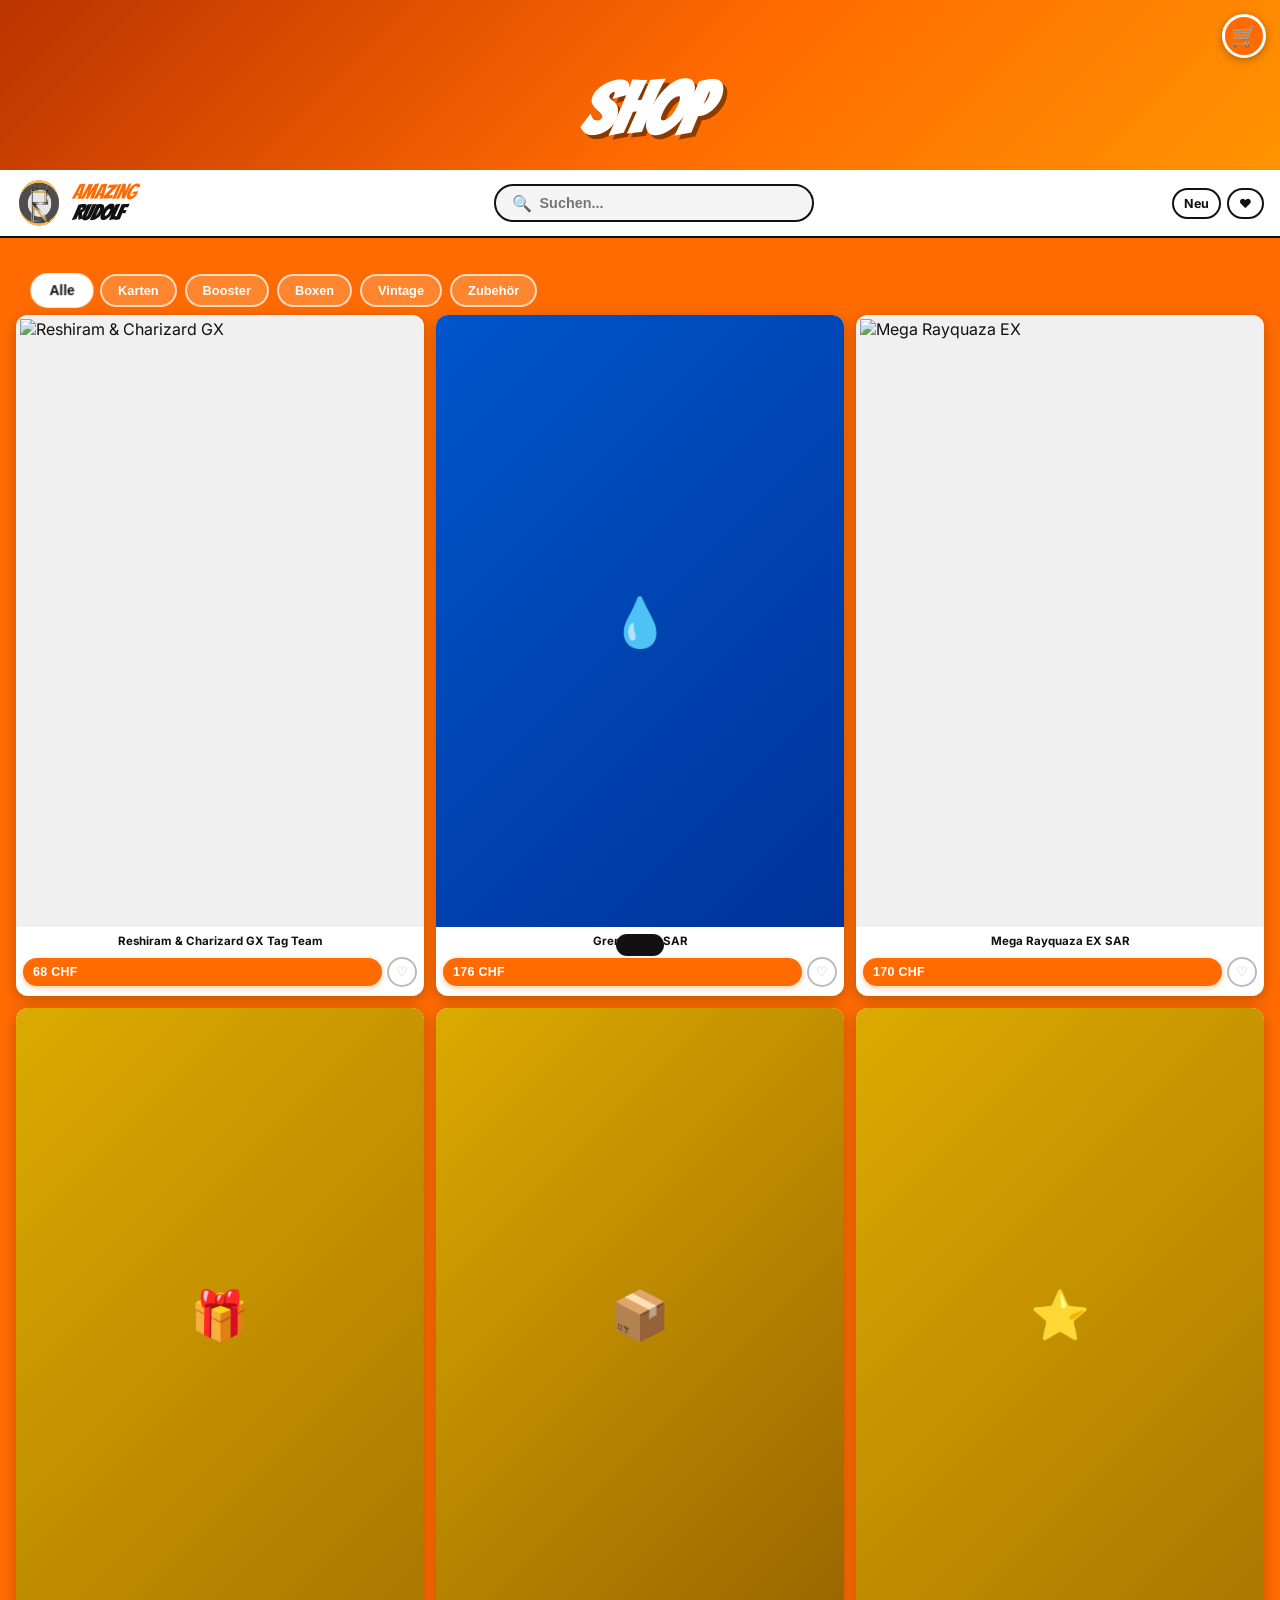
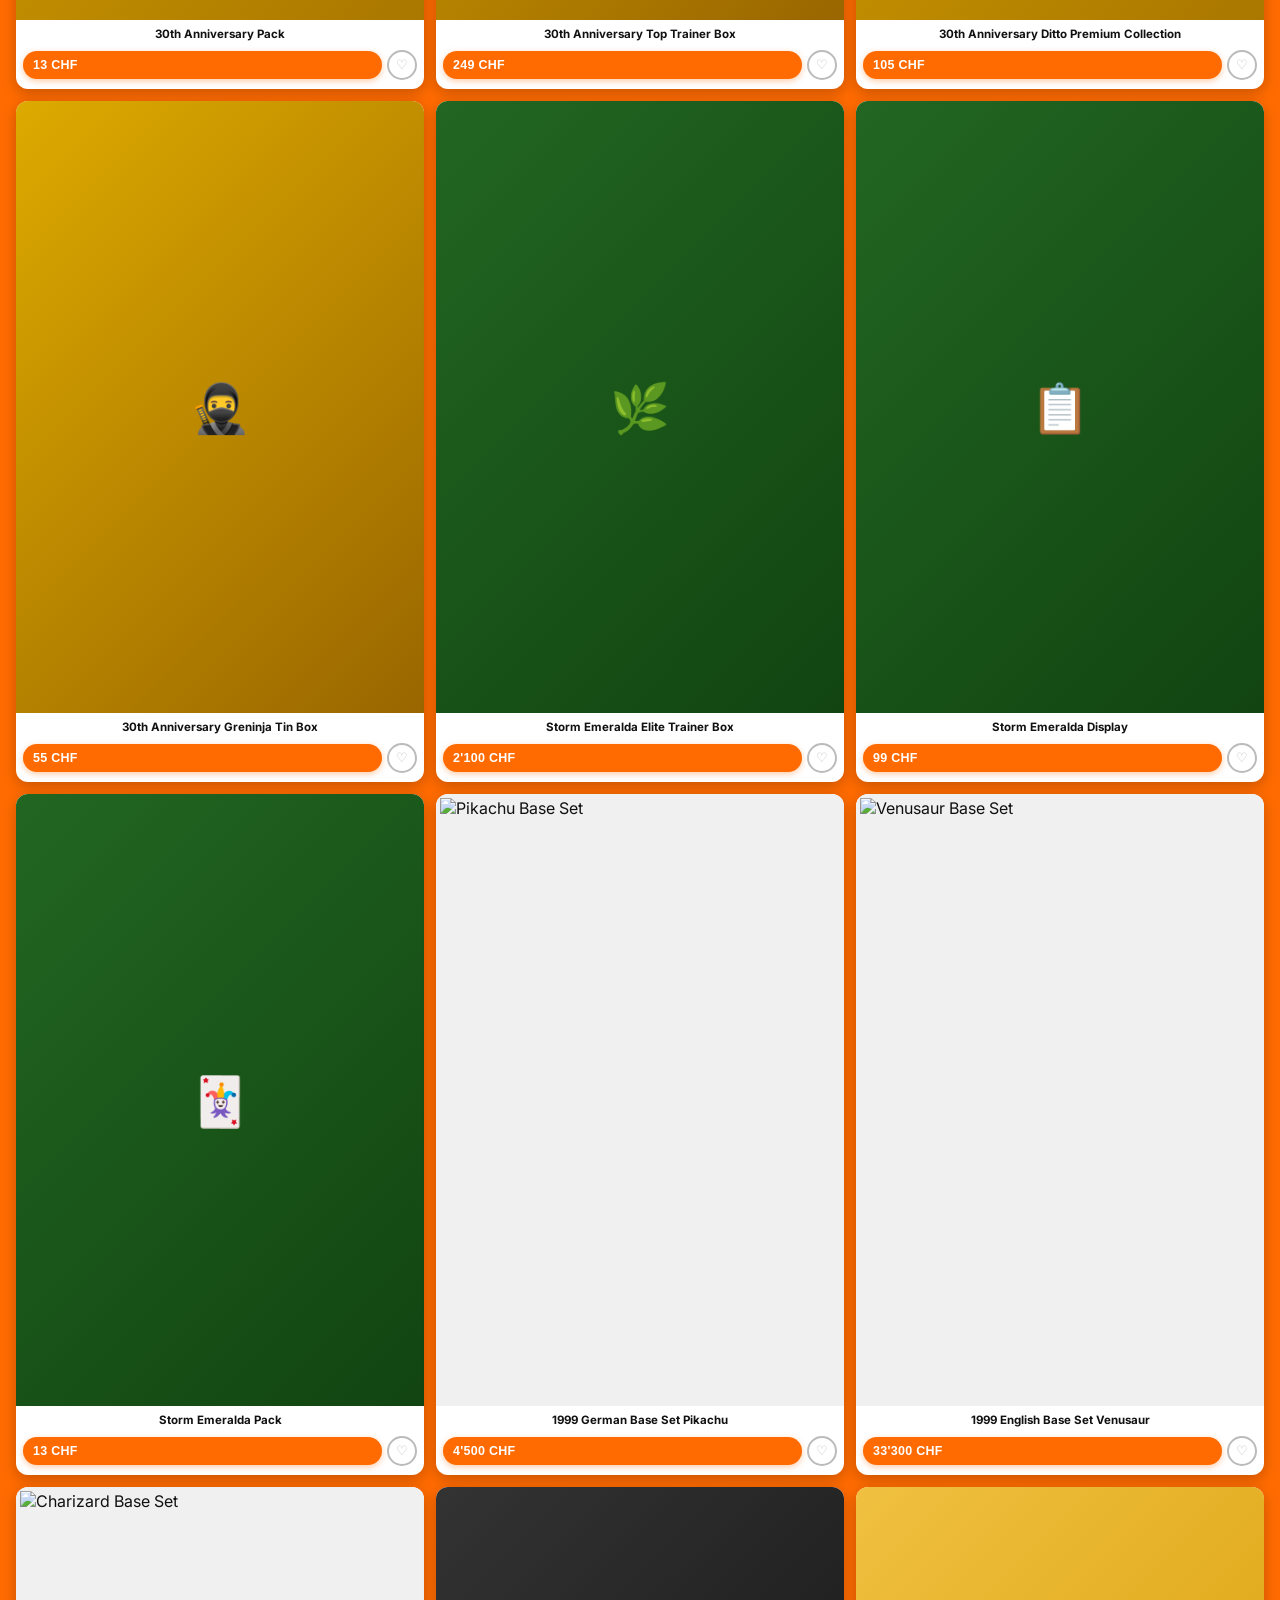
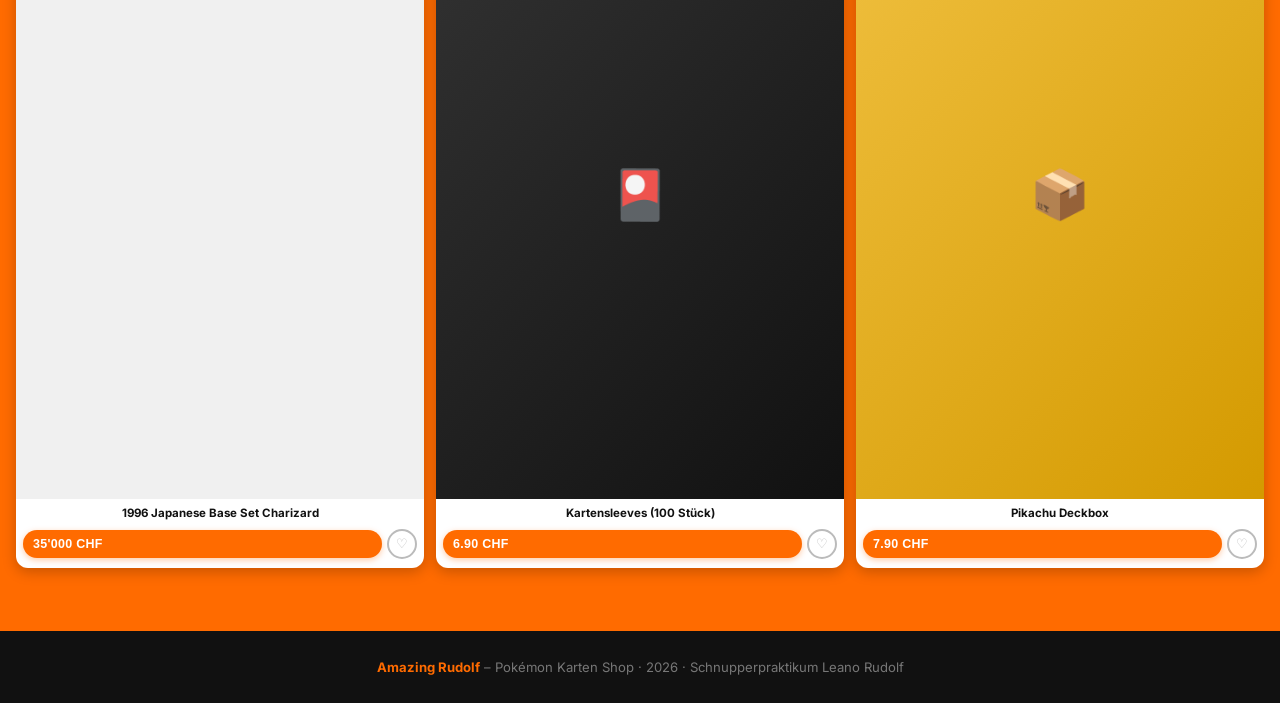
==== commit 53e85788: "UI/UX Pro Max: Premium Animationen + Micro-Interactions - CSS Keyframes: fadeInUp, heroSlideIn, hero" ====
--- a/shop.html
+++ b/shop.html
@@ -279,6 +279,13 @@
 
 <script src="shop.js"></script>
 <script>
+/* Staggered card entrance */
+document.addEventListener('DOMContentLoaded', function() {
+  document.querySelectorAll('.shop-card').forEach(function(card, i) {
+    card.style.animationDelay = (i * 40) + 'ms';
+  });
+});
+
 /* Filter */
 var activeFilter = 'alle';
 function setFilter(cat, btn) {
--- a/style.css
+++ b/style.css
@@ -31,22 +31,26 @@
 .nav-links a {
   font-weight: 700; font-size: .82rem; padding: 7px 14px;
   border-radius: 24px; border: 2.5px solid var(--bk);
-  color: var(--bk); background: #fff; text-decoration: none; transition: .15s;
-}
-.nav-links a:hover, .nav-links a.active { background: var(--bk); color: #fff; }
+  color: var(--bk); background: #fff; text-decoration: none;
+  transition: background .15s, color .15s, transform .15s cubic-bezier(.34,1.56,.64,1);
+}
+.nav-links a:hover, .nav-links a.active { background: var(--bk); color: #fff; transform: scale(1.05); }
 .nav-cart-btn {
   position: relative; cursor: pointer; background: #fff;
   border: 2.5px solid var(--bk); border-radius: 50%;
   width: 40px; height: 40px; font-size: 1.1rem;
   display: flex; align-items: center; justify-content: center;
-}
+  transition: transform .15s cubic-bezier(.34,1.56,.64,1), background .15s;
+}
+.nav-cart-btn:hover { transform: scale(1.1); background: var(--or); border-color: var(--or); }
 .cart-badge {
   position: absolute; top: -6px; right: -6px;
   background: var(--or); color: #fff; border-radius: 50%;
   width: 18px; height: 18px; font-size: .6rem; font-weight: 900;
   display: none; align-items: center; justify-content: center;
 }
-.cart-badge.show { display: flex; }
+.cart-badge.show { display: flex; animation: badgePop .28s ease; }
+.cart-badge.bump { animation: badgePop .28s ease; }
 
 /* ───── HERO ───── */
 .hero {
@@ -58,14 +62,16 @@
   position: absolute; font-family: 'Bangers', cursive;
   font-size: 22vw; color: rgba(0,0,0,.07); white-space: nowrap;
   pointer-events: none; user-select: none; letter-spacing: 4px;
+  animation: heroTextIn .6s ease-out .1s both;
 }
 .hero-pokemon {
   position: absolute; left: 0; bottom: 0;
   height: 100%; pointer-events: none; user-select: none;
   z-index: 1; max-width: 48%;
   object-fit: contain; object-position: left bottom;
-}
-.hero-inner { position: relative; z-index: 2; }
+  animation: heroSlideIn .7s cubic-bezier(.34,1.56,.64,1) .05s both;
+}
+.hero-inner { position: relative; z-index: 2; animation: heroTextIn .55s ease-out .2s both; }
 .hero-title {
   font-family: 'Bangers', cursive; font-size: clamp(3.5rem,13vw,7.5rem);
   line-height: .88; font-style: italic; letter-spacing: 2px;
@@ -76,9 +82,12 @@
   display: inline-block; margin-top: 28px;
   background: var(--bk); color: #fff; font-weight: 900; font-size: 1.1rem;
   padding: 14px 42px; border-radius: 32px; border: 3px solid var(--bk);
-  text-decoration: none; letter-spacing: 1px; transition: .15s;
-}
-.btn-hero:hover { background: #fff; color: var(--bk); }
+  text-decoration: none; letter-spacing: 1px;
+  transition: background .18s, color .18s, transform .18s cubic-bezier(.34,1.56,.64,1), box-shadow .18s;
+  box-shadow: 0 4px 16px rgba(0,0,0,.3);
+}
+.btn-hero:hover { background: #fff; color: var(--bk); transform: scale(1.06); box-shadow: 0 8px 24px rgba(0,0,0,.2); }
+.btn-hero:active { transform: scale(.97); }
 
 /* ───── SECTIONS ───── */
 .container { max-width: 1100px; margin: 0 auto; }
@@ -94,9 +103,10 @@
 .card {
   border: 2.5px solid var(--bk); border-radius: 12px; overflow: hidden;
   background: #fff; display: flex; flex-direction: column;
-  transition: transform .15s, box-shadow .15s;
-}
-.card:hover { transform: translateY(-4px); box-shadow: 0 10px 28px rgba(0,0,0,.13); }
+  transition: transform .2s cubic-bezier(.34,1.56,.64,1), box-shadow .2s ease;
+}
+.card:hover { transform: translateY(-6px) scale(1.01); box-shadow: 0 14px 36px rgba(0,0,0,.14); }
+.card:active { transform: translateY(-2px) scale(.99); }
 .card-img {
   aspect-ratio: 3/4; display: flex; align-items: center; justify-content: center;
   position: relative; overflow: hidden;
@@ -128,27 +138,72 @@
 }
 .btn-buy:hover { background: var(--or2); }
 
+/* ───── KEYFRAMES ───── */
+@keyframes fadeInUp {
+  from { opacity: 0; transform: translateY(20px); }
+  to   { opacity: 1; transform: translateY(0); }
+}
+@keyframes heroSlideIn {
+  from { opacity: 0; transform: translateX(-30px); }
+  to   { opacity: 1; transform: translateX(0); }
+}
+@keyframes heroTextIn {
+  from { opacity: 0; transform: translateY(-16px); }
+  to   { opacity: 1; transform: translateY(0); }
+}
+@keyframes heartPop {
+  0%   { transform: scale(1); }
+  40%  { transform: scale(1.45); }
+  70%  { transform: scale(.88); }
+  100% { transform: scale(1); }
+}
+@keyframes badgePop {
+  0%   { transform: scale(0.6); }
+  60%  { transform: scale(1.3); }
+  100% { transform: scale(1); }
+}
+@keyframes shimmer {
+  0%   { background-position: -400px 0; }
+  100% { background-position: 400px 0; }
+}
+@keyframes cardIn {
+  from { opacity: 0; transform: translateY(16px) scale(.97); }
+  to   { opacity: 1; transform: translateY(0) scale(1); }
+}
+@media (prefers-reduced-motion: reduce) {
+  *, *::before, *::after { animation-duration: .01ms !important; transition-duration: .01ms !important; }
+}
+
 /* ───── SHOP CARDS (orange bg, 3-col, preis-pill) ───── */
 .shop-bg {
   background: var(--or);
   padding: 20px 16px 60px;
 }
 .shop-card {
-  background: #fff; border-radius: 10px; overflow: hidden;
+  background: #fff; border-radius: 12px; overflow: hidden;
   display: flex; flex-direction: column;
-  box-shadow: 0 3px 10px rgba(0,0,0,.2);
-  transition: transform .15s;
-}
-.shop-card:hover { transform: translateY(-3px); }
+  box-shadow: 0 4px 14px rgba(0,0,0,.22);
+  transition: transform .2s cubic-bezier(.34,1.56,.64,1), box-shadow .2s ease;
+  cursor: pointer;
+  animation: cardIn .35s ease-out both;
+}
+.shop-card:hover {
+  transform: translateY(-6px) scale(1.015);
+  box-shadow: 0 12px 32px rgba(0,0,0,.28);
+}
+.shop-card:active { transform: translateY(-2px) scale(.99); }
 .shop-card-img {
   background: #f0f0f0;
   display: flex; align-items: center; justify-content: center;
-  aspect-ratio: 2/3; overflow: hidden;
+  aspect-ratio: 2/3; overflow: hidden; position: relative;
 }
 .shop-card-img img {
   width: 100%; height: 100%; object-fit: contain; padding: 4px;
-}
-.shop-card-img .c-emoji { font-size: 3rem; }
+  transition: transform .3s ease;
+}
+.shop-card:hover .shop-card-img img { transform: scale(1.05); }
+.shop-card-img .c-emoji { font-size: 3rem; transition: transform .2s ease; }
+.shop-card:hover .c-emoji { transform: scale(1.12) rotate(-3deg); }
 .shop-card-body {
   padding: 7px 7px 9px;
   display: flex; flex-direction: column; flex: 1;
@@ -162,20 +217,28 @@
 }
 .price-pill {
   background: var(--or); color: #fff; border: none;
-  border-radius: 20px; padding: 6px 10px;
+  border-radius: 20px; padding: 7px 10px;
   font-weight: 900; font-size: .78rem;
   cursor: pointer; flex: 1; text-align: left;
-  letter-spacing: .3px; transition: .15s;
-}
-.price-pill:hover { background: var(--or2); }
+  letter-spacing: .3px;
+  transition: background .15s, transform .12s cubic-bezier(.34,1.56,.64,1), box-shadow .15s;
+  box-shadow: 0 2px 6px rgba(255,107,0,.35);
+}
+.price-pill:hover {
+  background: var(--or2);
+  transform: scale(1.04);
+  box-shadow: 0 4px 12px rgba(255,107,0,.5);
+}
+.price-pill:active { transform: scale(.97); }
 .wish-heart-btn {
   background: none; border: 2px solid #bbb;
   border-radius: 50%; width: 30px; height: 30px; flex-shrink: 0;
   cursor: pointer; display: flex; align-items: center; justify-content: center;
-  font-size: .8rem; color: #bbb; transition: .15s; padding: 0;
-}
+  font-size: .8rem; color: #bbb; transition: border-color .15s, color .15s, background .15s; padding: 0;
+}
+.wish-heart-btn.active { animation: heartPop .3s ease; }
 .wish-heart-btn.active,
-.wish-heart-btn:hover { border-color: #e00; color: #e00; }
+.wish-heart-btn:hover { border-color: #e00; color: #e00; background: rgba(238,0,0,.07); }
 
 /* ───── SHOP HERO ───── */
 .shop-hero {
@@ -232,11 +295,14 @@
   padding: 16px 16px 8px;
 }
 .filter-btn {
-  font-weight: 700; font-size: .8rem; padding: 6px 14px;
-  border-radius: 20px; border: 2px solid #fff;
-  background: rgba(255,255,255,.25); color: #fff; cursor: pointer; transition: .15s;
-}
-.filter-btn:hover, .filter-btn.active { background: #fff; color: var(--bk); border-color: #fff; }
+  font-weight: 700; font-size: .8rem; padding: 7px 16px;
+  border-radius: 20px; border: 2px solid rgba(255,255,255,.7);
+  background: rgba(255,255,255,.18); color: #fff; cursor: pointer;
+  transition: background .15s, color .15s, transform .15s cubic-bezier(.34,1.56,.64,1), border-color .15s;
+  backdrop-filter: blur(4px);
+}
+.filter-btn:hover { background: rgba(255,255,255,.35); transform: scale(1.04); }
+.filter-btn.active { background: #fff; color: var(--bk); border-color: #fff; transform: scale(1.05); font-size: .82rem; }
 
 /* ───── ZUBEHÖR ───── */
 .zubehoer-band {
